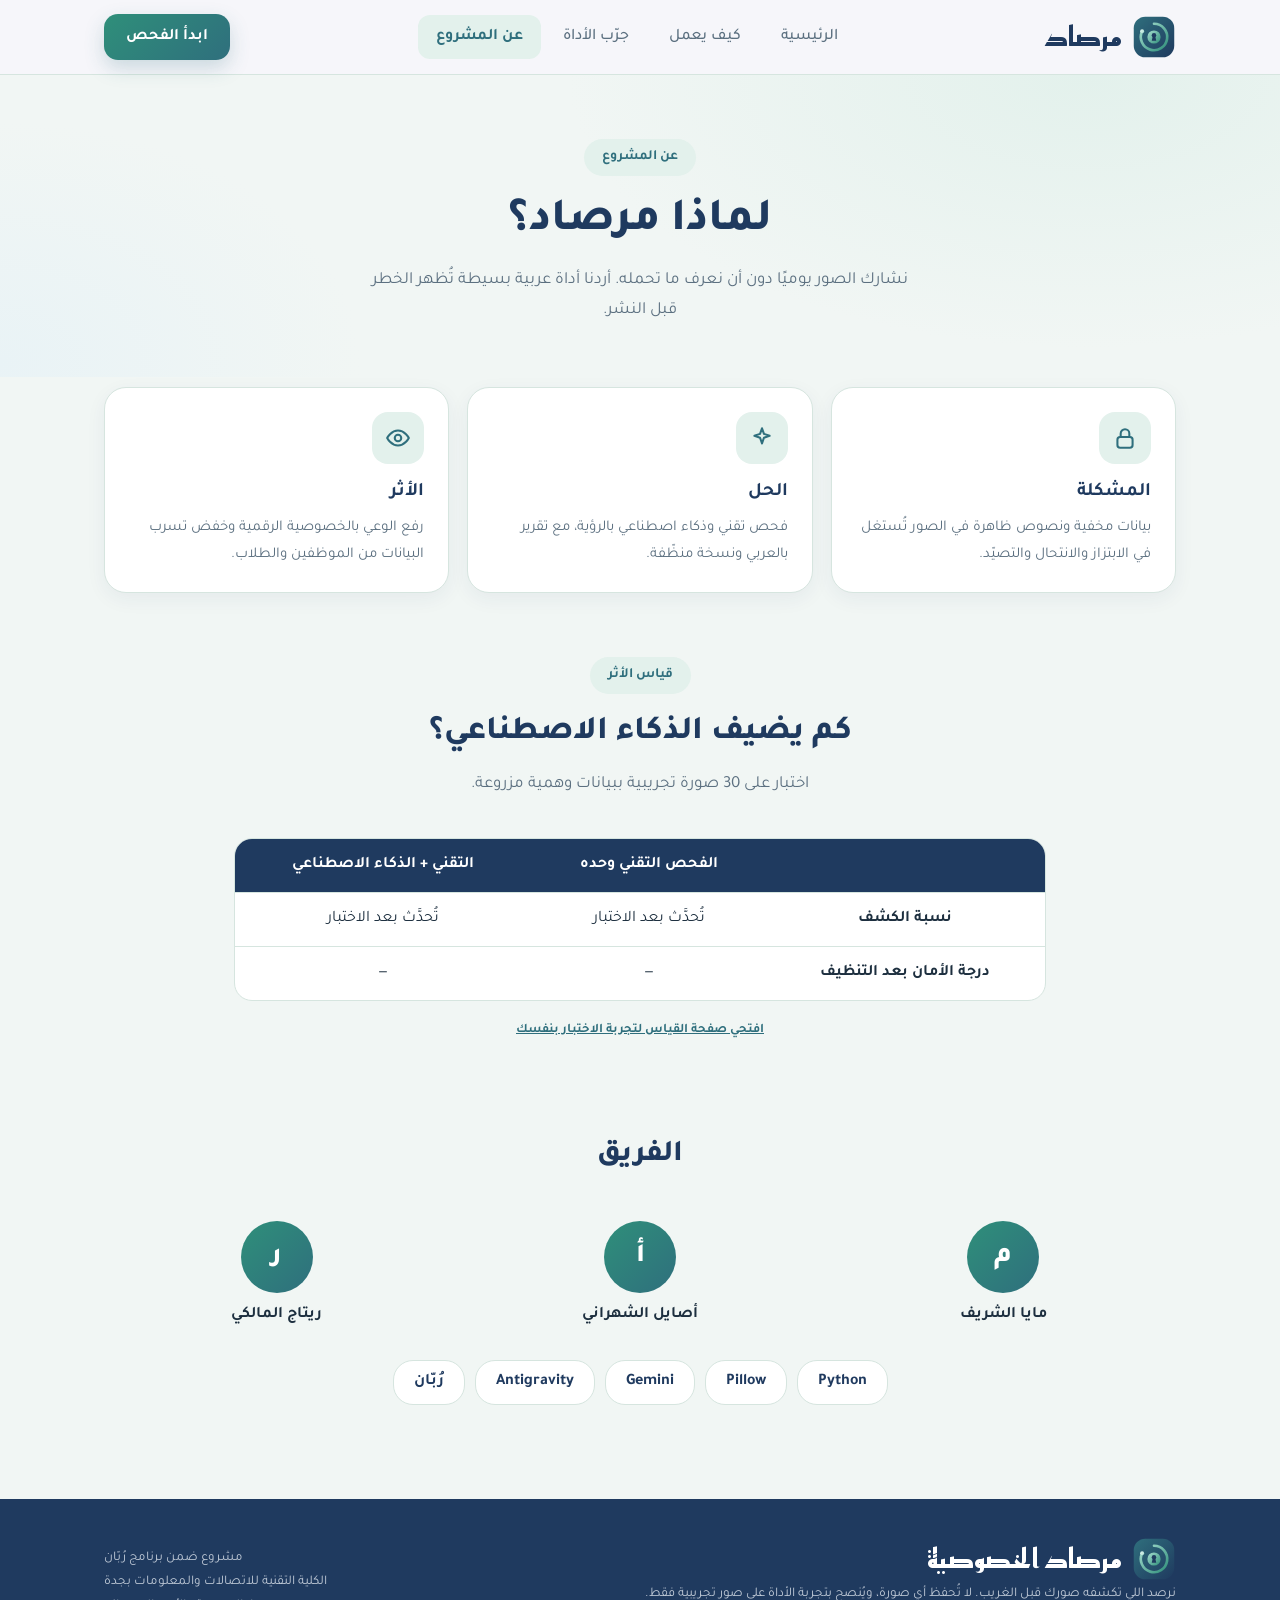
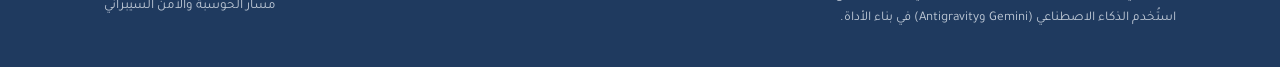
==== about.html @ 3229c575 "Add files via upload" ====
<!DOCTYPE html><html lang="ar" dir="rtl"><head><meta charset="utf-8"><meta name="viewport" content="width=device-width,initial-scale=1"><title>مرصاد الخصوصية</title>
<link rel="icon" href="logo.svg"><link rel="stylesheet" href="style.css">
<link href="https://fonts.googleapis.com/css2?family=Tajawal:wght@400;500;700;800&family=Reem+Kufi:wght@500;700&display=swap" rel="stylesheet"></head><body>
<nav><div class="wrap in"><a class="brand" href="index.html"><img src="logo.svg" alt="">مرصاد</a><div class="links"><a href="index.html" class="">الرئيسية</a><a href="how.html" class="">كيف يعمل</a><a href="tool.html" class="">جرّب الأداة</a><a href="about.html" class="on">عن المشروع</a></div><a class="btn p" href="tool.html" style="padding:9px 22px">ابدأ الفحص</a><div class="menu">&#9776;</div></div></nav>
<header class="hero" style="padding-bottom:50px"><div class="wrap"><div class="sh" style="margin:0 auto"><span class="pill">عن المشروع</span><h1 style="font-size:46px">لماذا مرصاد؟</h1><p class="lead" style="margin:auto">نشارك الصور يوميًا دون أن نعرف ما تحمله. أردنا أداة عربية بسيطة تُظهر الخطر قبل النشر.</p></div></div></header>
<section style="padding-top:10px"><div class="wrap"><div class="g3"><div class="cd"><div class="ic"><svg viewBox="0 0 24 24"><rect x="5" y="11" width="14" height="10" rx="2.5"/><path d="M8 11V8a4 4 0 0 1 8 0v3"/></svg></div><h4>المشكلة</h4><p>بيانات مخفية ونصوص ظاهرة في الصور تُستغل في الابتزاز والانتحال والتصيّد.</p></div><div class="cd"><div class="ic"><svg viewBox="0 0 24 24"><path d="M12 3l1.8 5.2L19 10l-5.2 1.8L12 17l-1.8-5.2L5 10l5.2-1.8z"/></svg></div><h4>الحل</h4><p>فحص تقني وذكاء اصطناعي بالرؤية، مع تقرير بالعربي ونسخة منظّفة.</p></div><div class="cd"><div class="ic gold"><svg viewBox="0 0 24 24"><path d="M2 12s3.6-7 10-7 10 7 10 7-3.6 7-10 7S2 12 2 12z"/><circle cx="12" cy="12" r="3"/></svg></div><h4>الأثر</h4><p>رفع الوعي بالخصوصية الرقمية وخفض تسرب البيانات من الموظفين والطلاب.</p></div></div></div></section>
<section style="padding-top:0"><div class="wrap" style="max-width:860px"><div class="sh"><span class="pill">قياس الأثر</span><h2>كم يضيف الذكاء الاصطناعي؟</h2><p>اختبار على 30 صورة تجريبية ببيانات وهمية مزروعة.</p></div>
<table class="cmp"><tr><th></th><th>الفحص التقني وحده</th><th>التقني + الذكاء الاصطناعي</th></tr><tr><td><b>نسبة الكشف</b></td><td>تُحدَّث بعد الاختبار</td><td>تُحدَّث بعد الاختبار</td></tr><tr><td><b>درجة الأمان بعد التنظيف</b></td><td>—</td><td>—</td></tr></table><p class="note"><a href="eval.html" style="color:var(--dark2);font-weight:700">افتحي صفحة القياس لتجربة الاختبار بنفسك</a></p></div></section>
<section style="padding-top:0"><div class="wrap"><div class="sh"><h2 style="font-size:30px">الفريق</h2></div><div class="g3"><div class="team"><div class="av">م</div><b>مايا الشريف</b></div><div class="team"><div class="av">أ</div><b>أصايل الشهراني</b></div><div class="team"><div class="av">ر</div><b>ريتاج المالكي</b></div></div>
<div class="tools" style="margin-top:30px"><span>Python</span><span>Pillow</span><span>Gemini</span><span>Antigravity</span><span>رُبّان</span></div></div></section>
<footer><div class="wrap in"><div><a class="brand" href="index.html"><img src="logo.svg" alt="">مرصاد الخصوصية</a><small>نرصد اللي تكشفه صورك قبل الغريب. لا تُحفظ أي صورة، ويُنصح بتجربة الأداة على صور تجريبية فقط. استُخدم الذكاء الاصطناعي (Gemini وAntigravity) في بناء الأداة.</small></div><small style="text-align:left">مشروع ضمن برنامج رُبّان<br>الكلية التقنية للاتصالات والمعلومات بجدة<br>مسار الحوسبة والأمن السيبراني</small></div></footer></body></html>
---- style.css ----
:root{--dark:#1f3a5f;--dark2:#2f6f7d;--pri:#2f8f7a;--light:#a7ded0;--acc:#e0bb6c;--bg:#f1f6f4;--line:#d6e5df;--text:#1d2f3f;--muted:#5c7080;--tint:#e3f1ec;--sand:#f4efdc;--ok:#3f9b6a;--warn:#d99a3b;--bad:#cf5a4e}
*{box-sizing:border-box}html{scroll-behavior:smooth}
body{margin:0;font-family:'Tajawal','Segoe UI','DejaVu Sans',sans-serif;background:var(--bg);color:var(--text);direction:rtl;line-height:1.8}
.wrap{max-width:1120px;margin:auto;padding:0 24px}
nav{position:sticky;top:0;z-index:10;background:rgba(246,246,251,.88);backdrop-filter:blur(10px);border-bottom:1px solid var(--line)}
nav .in{display:flex;align-items:center;justify-content:space-between;height:74px}
.brand{display:flex;align-items:center;gap:10px;font-family:'Reem Kufi','Tajawal',sans-serif;font-size:27px;font-weight:700;color:var(--dark);text-decoration:none}
.brand img{width:44px;height:44px}
.links{display:flex;gap:4px}.links a{padding:8px 18px;border-radius:12px;color:var(--muted);text-decoration:none;font-weight:500}
.links a.on{background:var(--tint);color:var(--dark2);font-weight:700}
.menu{display:none;width:44px;height:44px;border-radius:12px;background:#fff;border:1px solid var(--line);align-items:center;justify-content:center;font-size:22px;color:var(--dark)}
.btn{display:inline-block;padding:13px 28px;border-radius:14px;font-weight:700;text-decoration:none;font-size:16px}
.btn.p{background:linear-gradient(135deg,var(--pri),var(--dark2));color:#fff;box-shadow:0 10px 24px rgba(47,111,125,.32)}
.btn.s{background:#fff;color:var(--dark);border:1px solid var(--line)}.btn.g{background:var(--acc);color:#3a2f12}
.hero{position:relative;overflow:hidden;padding:64px 0 84px;background:radial-gradient(800px 420px at 85% 0%,#e3f1ec,transparent 65%),radial-gradient(600px 400px at 0% 95%,#f4efdc,transparent 60%)}
.grid2{display:grid;grid-template-columns:1.2fr .8fr;gap:40px;align-items:center}
.pill{display:inline-block;background:var(--tint);color:var(--dark2);padding:6px 18px;border-radius:20px;font-size:14px;font-weight:700}
h1{font-size:52px;line-height:1.25;margin:18px 0 14px;color:var(--dark);font-weight:800}
h1 span{color:var(--pri)}h1 em{color:var(--acc);font-style:normal}
.lead{font-size:19px;color:var(--muted);max-width:540px;margin:0}.cta{display:flex;gap:12px;margin-top:28px;flex-wrap:wrap}
.fc{position:relative;background:rgba(255,255,255,.82);border:1px solid var(--line);border-radius:30px;padding:30px;text-align:center;box-shadow:0 24px 60px rgba(31,58,95,.15);overflow:hidden}
.fc:before{content:"";position:absolute;width:340px;height:340px;border-radius:50%;border:32px solid rgba(47,143,122,.08);left:-130px;top:-130px}
.tile{position:relative;width:88px;height:88px;margin:0 auto 12px;background:#fff;border-radius:26px;display:flex;align-items:center;justify-content:center;box-shadow:0 10px 26px rgba(31,58,95,.14)}.tile img{width:60px}
.fc h3{position:relative;margin:0;font-size:24px;color:var(--dark)}.fc p{position:relative;margin:4px 0 14px;color:var(--muted)}
.ba{position:relative;display:flex;gap:10px;justify-content:center;align-items:center;margin:8px 0 14px}
.ba img{width:46%;border-radius:12px;border:1px solid var(--line)}.ba i{font-style:normal;color:var(--acc);font-size:26px;font-weight:800}
.chips{position:relative;display:flex;gap:8px;justify-content:center;flex-wrap:wrap}
.chip{padding:5px 14px;border-radius:20px;font-size:13px;font-weight:700;color:#fff}
.chip.o{background:#fff;color:var(--dark);border:1px solid var(--line)}
section{padding:64px 0}.sh{text-align:center;max-width:640px;margin:0 auto 38px}
.sh h2{font-size:33px;margin:10px 0 6px;color:var(--dark);font-weight:800}.sh p{margin:0;color:var(--muted);font-size:17px}
.g4{display:grid;grid-template-columns:repeat(4,1fr);gap:16px}.g3{display:grid;grid-template-columns:repeat(3,1fr);gap:18px}.g2{display:grid;grid-template-columns:1fr 1fr;gap:20px}
.cd{background:#fff;border:1px solid var(--line);border-radius:22px;padding:24px;box-shadow:0 6px 20px rgba(31,58,95,.06)}
.cd h4{margin:12px 0 4px;font-size:19px;color:var(--dark)}.cd p{margin:0;color:var(--muted);font-size:15px}
.ic{width:52px;height:52px;border-radius:16px;background:var(--tint);display:flex;align-items:center;justify-content:center}.ic svg{width:26px;height:26px;fill:none;stroke:var(--dark2);stroke-width:1.9;stroke-linecap:round;stroke-linejoin:round}
.ic.gold{background:var(--sand)}.ic.gold svg{stroke:#1f3a5f}
.stats{display:grid;grid-template-columns:repeat(3,1fr);gap:16px;margin-top:-44px;position:relative}
.stat{background:linear-gradient(160deg,var(--dark),var(--dark2));color:#fff;border-radius:22px;padding:22px;text-align:center;border-bottom:4px solid var(--acc);box-shadow:0 16px 36px rgba(31,58,95,.22)}
.stat b{display:block;font-size:34px;color:var(--light);line-height:1.2}.stat span{font-size:15px;opacity:.9}
.steps{display:grid;grid-template-columns:repeat(3,1fr);gap:18px;position:relative}
.step{background:#fff;border:1px solid var(--line);border-radius:22px;padding:26px;text-align:center}
.num{width:46px;height:46px;border-radius:50%;margin:0 auto 10px;background:linear-gradient(135deg,var(--pri),var(--dark2));color:#fff;font-weight:800;font-size:20px;display:flex;align-items:center;justify-content:center}
.step h4{margin:0 0 4px;font-size:20px;color:var(--dark)}.step p{margin:0;color:var(--muted);font-size:15px}
.layer{background:#fff;border:1px solid var(--line);border-radius:24px;padding:28px}.layer.ai{background:linear-gradient(160deg,var(--dark),var(--dark2));color:#fff;border:0}
.layer h3{margin:0 0 8px;font-size:23px}.layer ul{margin:0;padding:0 20px 0 0;color:var(--muted)}.layer.ai ul{color:#e8eef5}.layer li{margin-bottom:6px}
.tag{display:inline-block;font-size:12px;font-weight:700;padding:2px 12px;border-radius:12px;background:var(--tint);color:var(--dark2);margin-bottom:8px}.layer.ai .tag{background:rgba(255,255,255,.16);color:var(--light)}
.atk{background:linear-gradient(135deg,#1f3a5f,var(--dark) 60%,var(--dark2));color:#fff;border-radius:30px;padding:40px;border-bottom:5px solid var(--acc)}
.atk h2{font-size:34px;margin:0 0 8px}.atk .lead{color:#e8eef5}.atk ul{padding:0 20px 0 0;margin:16px 0 0}.atk li{margin-bottom:8px;color:#f3f6fa}
.shot{position:relative}.shot img{width:100%;border-radius:16px;border:3px solid rgba(255,255,255,.2)}
.co{position:absolute;right:6%;left:6%;border:2px dashed #ff8f84;border-radius:8px}.co b{position:absolute;top:-13px;left:8px;background:#cf5a4e;color:#fff;font-size:12px;padding:0 10px;border-radius:10px}
.drop{background:#fff;border:2px dashed var(--pri);border-radius:26px;padding:44px;text-align:center}.drop h3{margin:8px 0 2px;color:var(--dark);font-size:24px}.drop p{margin:0;color:var(--muted)}
.key{display:flex;gap:10px;background:#fff;border:1px solid var(--line);border-radius:16px;padding:12px 16px;align-items:center;margin:14px 0;color:var(--muted)}
.key div{flex:1;background:var(--bg);border-radius:10px;padding:8px 14px;letter-spacing:3px;color:var(--muted)}
.scores{display:flex;gap:30px;justify-content:center;background:#fff;border:1px solid var(--line);border-radius:26px;padding:26px;box-shadow:0 14px 34px rgba(31,58,95,.1);align-items:center}
.sc{text-align:center;min-width:170px}.lb{font-weight:700;color:var(--muted);margin-bottom:6px}
.rg{width:150px;height:150px;border-radius:50%;margin:0 auto 8px;display:flex;align-items:center;justify-content:center;position:relative}
.rg:before{content:"";position:absolute;inset:13px;background:#fff;border-radius:50%}.rg span{position:relative;font-size:42px;font-weight:800}
.bd{display:inline-block;color:#fff;font-weight:700;font-size:13px;padding:3px 14px;border-radius:20px}.ar{font-size:32px;color:var(--acc);font-weight:800}
.it{background:#fff;border:1px solid var(--line);border-right:6px solid var(--pri);border-radius:14px;padding:11px 16px;margin-bottom:10px}.it b{color:var(--dark)}.it p{margin:3px 0 0;font-size:14px;color:var(--muted)}
.v{color:var(--dark2);font-weight:700;direction:ltr;display:inline-block}.ch{display:inline-block;padding:1px 10px;border-radius:12px;color:#fff;font-size:12px;font-weight:700;margin:0 6px}
.cmp{width:100%;border-collapse:separate;border-spacing:0;background:#fff;border:1px solid var(--line);border-radius:18px;overflow:hidden}.cmp th{background:var(--dark);color:#fff;padding:12px}.cmp td{padding:12px;text-align:center;border-top:1px solid var(--line)}
.team{text-align:center}.av{width:72px;height:72px;border-radius:50%;background:linear-gradient(135deg,var(--light),var(--pri));margin:0 auto 8px}
.tools{display:flex;gap:10px;flex-wrap:wrap;justify-content:center}.tools span{background:#fff;border:1px solid var(--line);padding:7px 20px;border-radius:20px;font-weight:700;color:var(--dark)}
footer{background:var(--dark);color:#e8eef5;padding:36px 0;margin-top:30px;border-top:5px solid var(--acc)}footer .in{display:flex;justify-content:space-between;gap:20px;align-items:center;flex-wrap:wrap}
footer .brand{color:#fff}footer small{opacity:.8;display:block;max-width:560px}
@media(max-width:860px){nav .btn{display:none}.links{display:none}.menu{display:flex}.grid2,.g2,.g3,.steps,.stats{grid-template-columns:1fr}.g4{grid-template-columns:1fr 1fr}h1{font-size:38px}.hero{padding:36px 0 70px}.stats{margin-top:-34px}.sh h2{font-size:28px}.atk{padding:24px}.scores{flex-direction:column}.btn{flex:1;text-align:center}}

/* ===== نسخة هادئة ومريحة للعين: بدون لون لمسة ===== */
:root{--acc:#8cc9b8}
h1 em{color:var(--pri)}
.hero{background:radial-gradient(800px 420px at 85% 0%,#e3f1ec,transparent 65%),radial-gradient(600px 400px at 0% 95%,#e9f3f6,transparent 60%)}
.stat{background:#fff;color:var(--dark);border:1px solid var(--line);box-shadow:0 8px 24px rgba(31,58,95,.07)}
.stat b{color:var(--pri)}.stat span{opacity:1;color:var(--muted)}
.atk{background:var(--tint);color:var(--text);border:1px solid var(--line)}
.atk h2{color:var(--dark)}.atk .lead{color:var(--muted)}.atk li{color:var(--text)}
.atk .pill{background:#fff!important;color:var(--dark2)!important}
.shot img{border:1px solid var(--line)}
.layer.ai{background:var(--tint);color:var(--text);border:1px solid var(--line)}.layer.ai ul{color:var(--muted)}.layer.ai .tag{background:#fff;color:var(--dark2)}
.btn.g{background:#fff;color:var(--dark);border:1px solid var(--line)}
footer{border-top:0}
.ic.gold{background:var(--tint)}.ic.gold svg{stroke:var(--dark2)}
.ar{color:var(--light)}
.fc{padding:44px 30px}.fc:before{border-color:rgba(47,143,122,.06)}
.tile{width:128px;height:128px;border-radius:34px}.tile img{width:88px}
.fc h3{font-size:28px;margin-top:6px}.fc p{font-size:17px;margin-bottom:4px}
.btn,.cd,.step,.it{transition:transform .2s ease,box-shadow .2s ease}
.btn:hover,.cd:hover{transform:translateY(-2px)}
.btn.p{box-shadow:0 8px 20px rgba(47,111,125,.22)}

/* ===== الأداة ===== */
.key input{flex:1;border:0;background:var(--bg);border-radius:10px;padding:9px 14px;font-family:inherit;font-size:15px;color:var(--text);outline:none}.key input:focus{box-shadow:0 0 0 2px var(--light)}
.keyhint{font-size:13px;color:var(--muted);margin:-4px 4px 16px}
.drop{display:block;cursor:pointer;transition:background .2s,border-color .2s}.drop:hover,.drop.over{background:var(--tint);border-color:var(--dark2)}
.samples-h{margin:20px 4px 10px;color:var(--muted);font-weight:700;font-size:14px}
.samples{display:grid;grid-template-columns:repeat(3,1fr);gap:12px}
.sample{background:#fff;border:1px solid var(--line);border-radius:16px;padding:10px;cursor:pointer;font-family:inherit;font-size:14px;color:var(--dark);font-weight:700;transition:transform .2s,box-shadow .2s}
.sample:hover{transform:translateY(-2px);box-shadow:0 8px 20px rgba(31,58,95,.1)}.sample img{width:100%;height:90px;object-fit:cover;border-radius:10px;display:block;margin-bottom:6px}
#results{margin-top:30px}.rh{font-size:21px;color:var(--dark);margin:26px 0 10px;padding-right:12px;border-right:5px solid var(--light)}
.none{background:var(--tint);border-radius:14px;padding:13px 16px;color:var(--dark2);font-weight:700}
.warnbox{background:#fff7e8;border:1px solid #f1dcae;border-radius:14px;padding:13px 16px;color:#7a5a1d}
.busy{display:flex;align-items:center;gap:12px;background:#fff;border:1px solid var(--line);border-radius:14px;padding:14px 18px;color:var(--muted);font-weight:700}
.spin{width:20px;height:20px;border:3px solid var(--line);border-top-color:var(--pri);border-radius:50%;animation:sp .9s linear infinite}@keyframes sp{to{transform:rotate(360deg)}}
.atkd{background:var(--tint);border:1px solid var(--line);border-radius:14px;padding:12px 18px;margin-top:10px}.atkd summary{cursor:pointer;font-weight:700;color:var(--dark)}.atkd li{margin-bottom:6px}
.note{font-size:13px;color:var(--muted);text-align:center;margin-top:18px}
.av{display:flex;align-items:center;justify-content:center;font-size:28px;font-weight:800;color:#fff;background:linear-gradient(135deg,var(--pri),var(--dark2))}
@media(max-width:860px){.samples{grid-template-columns:1fr 1fr}}
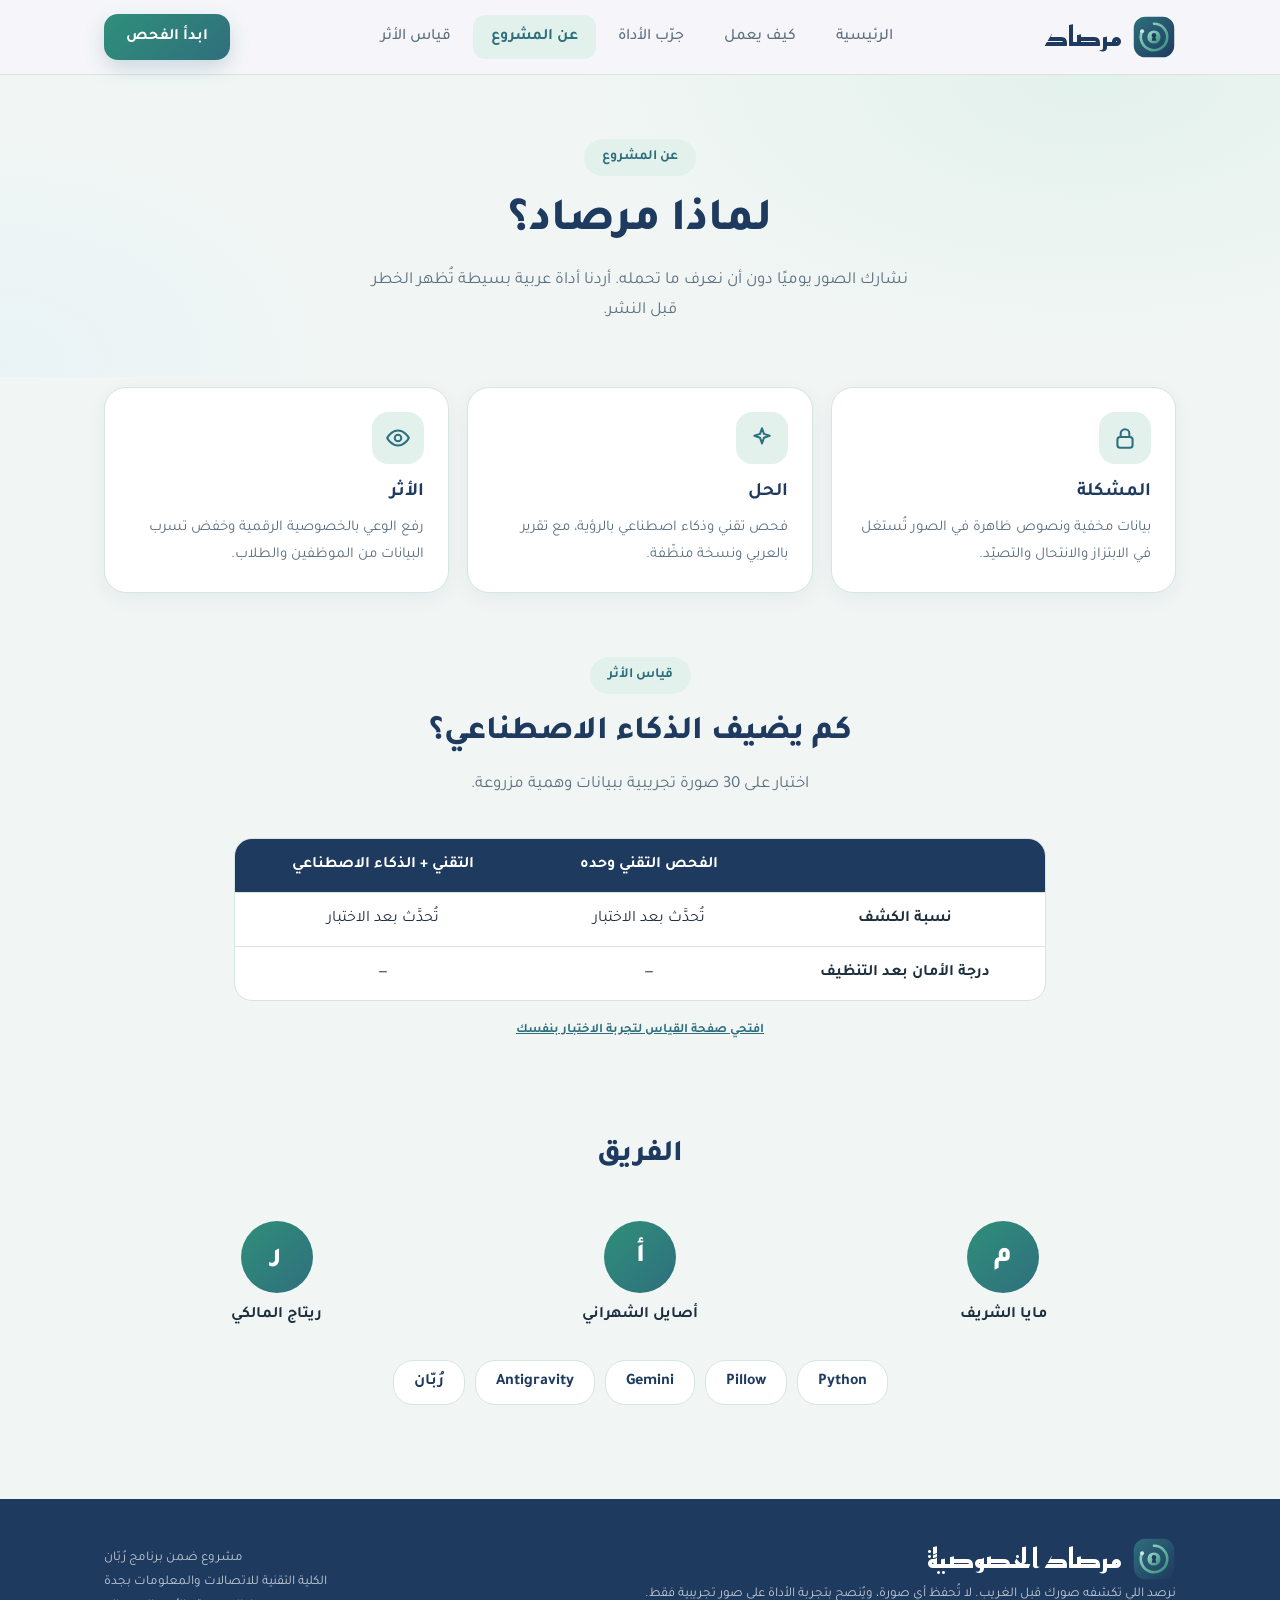
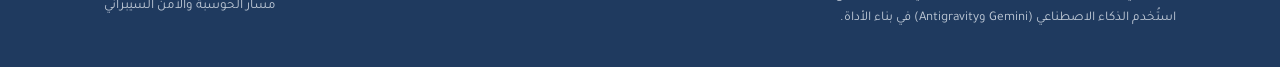
==== commit 506b6e36: "Add files via upload" ====
--- a/about.html
+++ b/about.html
@@ -1,7 +1,7 @@
 <!DOCTYPE html><html lang="ar" dir="rtl"><head><meta charset="utf-8"><meta name="viewport" content="width=device-width,initial-scale=1"><title>مرصاد الخصوصية</title>
 <link rel="icon" href="logo.svg"><link rel="stylesheet" href="style.css">
 <link href="https://fonts.googleapis.com/css2?family=Tajawal:wght@400;500;700;800&family=Reem+Kufi:wght@500;700&display=swap" rel="stylesheet"></head><body>
-<nav><div class="wrap in"><a class="brand" href="index.html"><img src="logo.svg" alt="">مرصاد</a><div class="links"><a href="index.html" class="">الرئيسية</a><a href="how.html" class="">كيف يعمل</a><a href="tool.html" class="">جرّب الأداة</a><a href="about.html" class="on">عن المشروع</a></div><a class="btn p" href="tool.html" style="padding:9px 22px">ابدأ الفحص</a><div class="menu">&#9776;</div></div></nav>
+<nav><div class="wrap in"><a class="brand" href="index.html"><img src="logo.svg" alt="">مرصاد</a><div class="links"><a href="index.html" class="">الرئيسية</a><a href="how.html" class="">كيف يعمل</a><a href="tool.html" class="">جرّب الأداة</a><a href="about.html" class="on">عن المشروع</a><a href="eval.html" class="">قياس الأثر</a></div><a class="btn p" href="tool.html" style="padding:9px 22px">ابدأ الفحص</a><div class="menu">&#9776;</div></div></nav>
 <header class="hero" style="padding-bottom:50px"><div class="wrap"><div class="sh" style="margin:0 auto"><span class="pill">عن المشروع</span><h1 style="font-size:46px">لماذا مرصاد؟</h1><p class="lead" style="margin:auto">نشارك الصور يوميًا دون أن نعرف ما تحمله. أردنا أداة عربية بسيطة تُظهر الخطر قبل النشر.</p></div></div></header>
 <section style="padding-top:10px"><div class="wrap"><div class="g3"><div class="cd"><div class="ic"><svg viewBox="0 0 24 24"><rect x="5" y="11" width="14" height="10" rx="2.5"/><path d="M8 11V8a4 4 0 0 1 8 0v3"/></svg></div><h4>المشكلة</h4><p>بيانات مخفية ونصوص ظاهرة في الصور تُستغل في الابتزاز والانتحال والتصيّد.</p></div><div class="cd"><div class="ic"><svg viewBox="0 0 24 24"><path d="M12 3l1.8 5.2L19 10l-5.2 1.8L12 17l-1.8-5.2L5 10l5.2-1.8z"/></svg></div><h4>الحل</h4><p>فحص تقني وذكاء اصطناعي بالرؤية، مع تقرير بالعربي ونسخة منظّفة.</p></div><div class="cd"><div class="ic gold"><svg viewBox="0 0 24 24"><path d="M2 12s3.6-7 10-7 10 7 10 7-3.6 7-10 7S2 12 2 12z"/><circle cx="12" cy="12" r="3"/></svg></div><h4>الأثر</h4><p>رفع الوعي بالخصوصية الرقمية وخفض تسرب البيانات من الموظفين والطلاب.</p></div></div></div></section>
 <section style="padding-top:0"><div class="wrap" style="max-width:860px"><div class="sh"><span class="pill">قياس الأثر</span><h2>كم يضيف الذكاء الاصطناعي؟</h2><p>اختبار على 30 صورة تجريبية ببيانات وهمية مزروعة.</p></div>
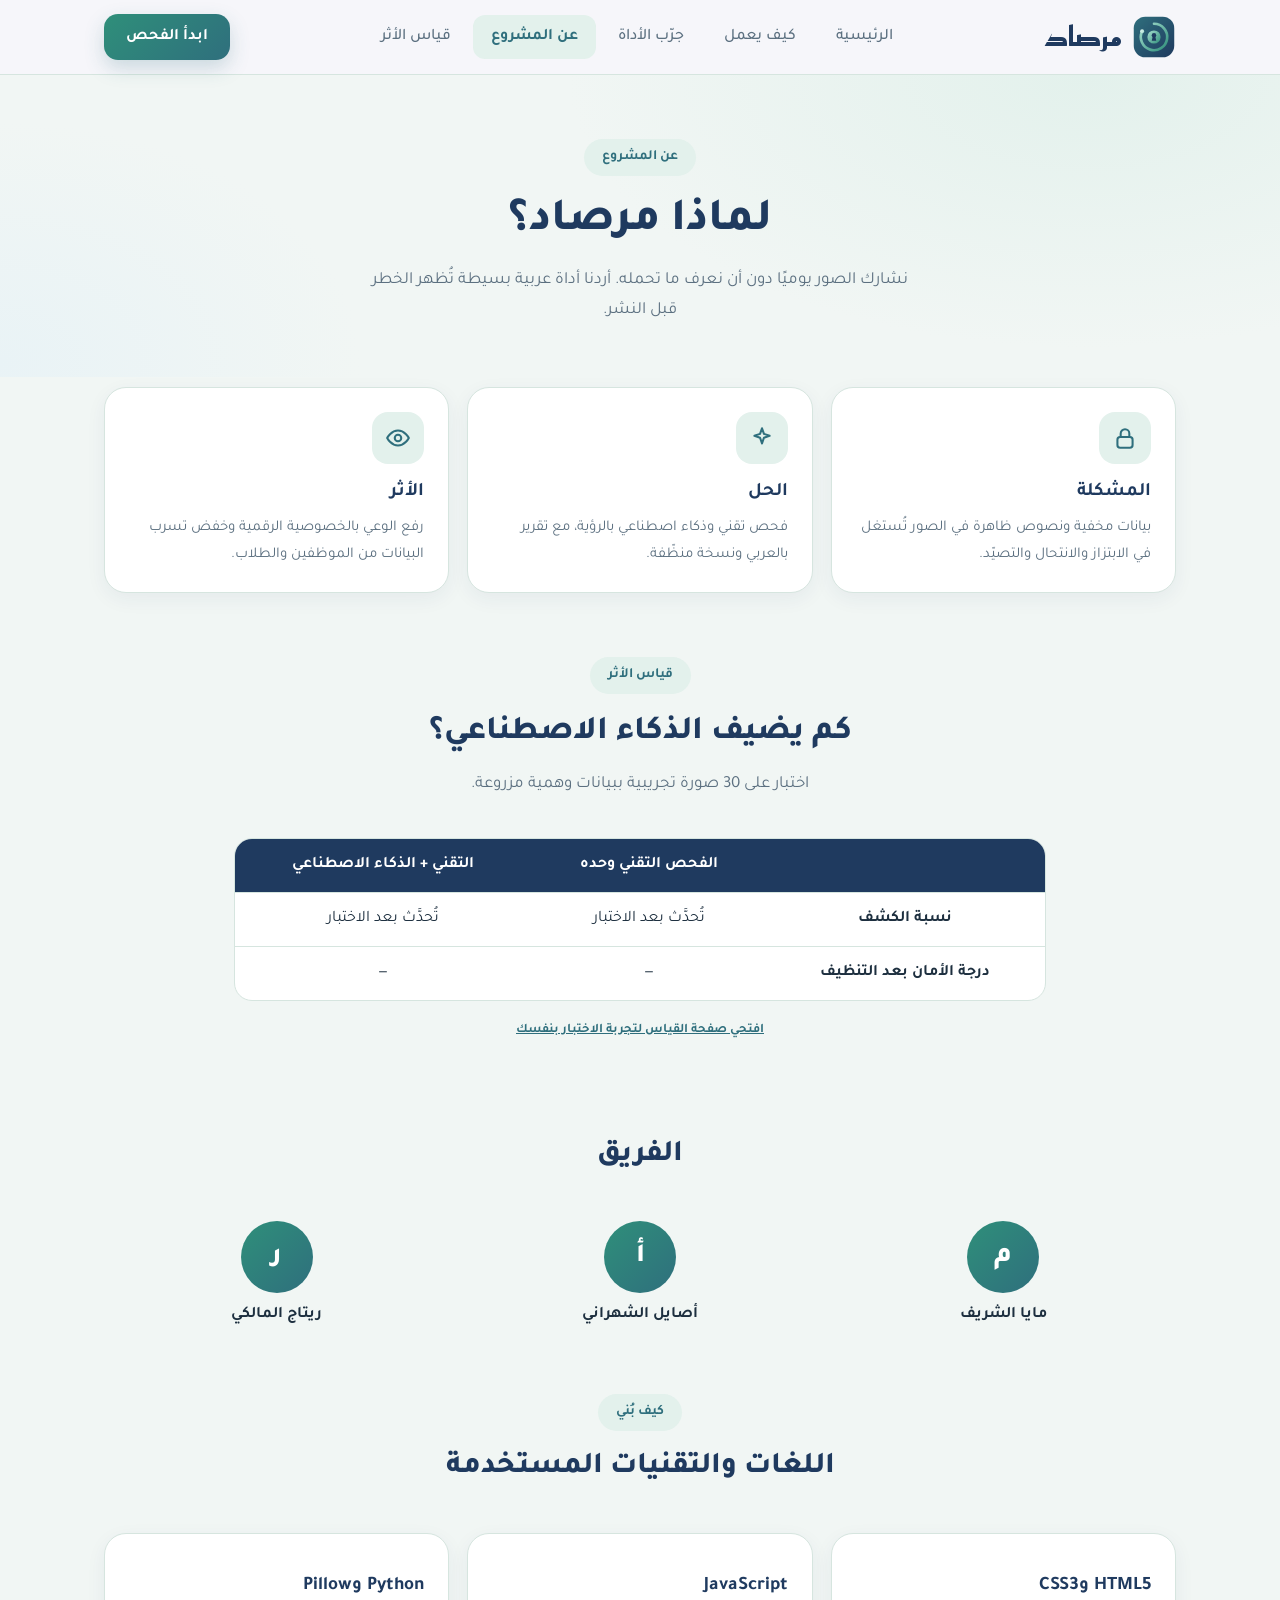
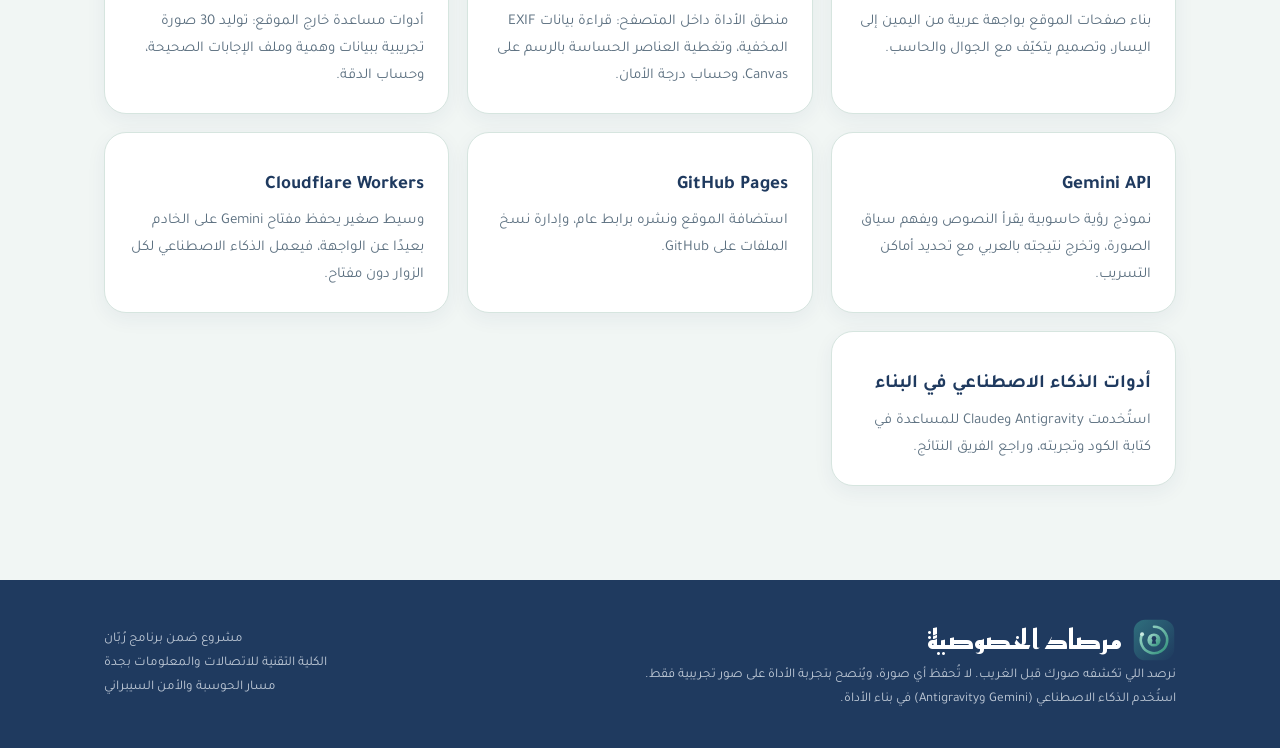
==== commit fc196c83: "Add files via upload" ====
--- a/about.html
+++ b/about.html
@@ -1,11 +1,13 @@
 <!DOCTYPE html><html lang="ar" dir="rtl"><head><meta charset="utf-8"><meta name="viewport" content="width=device-width,initial-scale=1"><title>مرصاد الخصوصية</title>
 <link rel="icon" href="logo.svg"><link rel="stylesheet" href="style.css">
 <link href="https://fonts.googleapis.com/css2?family=Tajawal:wght@400;500;700;800&family=Reem+Kufi:wght@500;700&display=swap" rel="stylesheet"></head><body>
-<nav><div class="wrap in"><a class="brand" href="index.html"><img src="logo.svg" alt="">مرصاد</a><div class="links"><a href="index.html" class="">الرئيسية</a><a href="how.html" class="">كيف يعمل</a><a href="tool.html" class="">جرّب الأداة</a><a href="about.html" class="on">عن المشروع</a><a href="eval.html" class="">قياس الأثر</a></div><a class="btn p" href="tool.html" style="padding:9px 22px">ابدأ الفحص</a><div class="menu">&#9776;</div></div></nav>
+<nav><div class="wrap in"><a class="brand" href="index.html"><img src="logo.svg" alt="">مرصاد</a><div class="links"><a href="index.html" class="">الرئيسية</a><a href="how.html" class="">كيف يعمل</a><a href="tool.html" class="">جرّب الأداة</a><a href="about.html" class="on">عن المشروع</a><a href="eval.html" class="">قياس الأثر</a><a class="mcta" href="tool.html">ابدأ الفحص</a></div><a class="btn p" href="tool.html" style="padding:9px 22px">ابدأ الفحص</a><button class="menu" type="button" aria-label="القائمة" aria-expanded="false">&#9776;</button></div></nav>
 <header class="hero" style="padding-bottom:50px"><div class="wrap"><div class="sh" style="margin:0 auto"><span class="pill">عن المشروع</span><h1 style="font-size:46px">لماذا مرصاد؟</h1><p class="lead" style="margin:auto">نشارك الصور يوميًا دون أن نعرف ما تحمله. أردنا أداة عربية بسيطة تُظهر الخطر قبل النشر.</p></div></div></header>
 <section style="padding-top:10px"><div class="wrap"><div class="g3"><div class="cd"><div class="ic"><svg viewBox="0 0 24 24"><rect x="5" y="11" width="14" height="10" rx="2.5"/><path d="M8 11V8a4 4 0 0 1 8 0v3"/></svg></div><h4>المشكلة</h4><p>بيانات مخفية ونصوص ظاهرة في الصور تُستغل في الابتزاز والانتحال والتصيّد.</p></div><div class="cd"><div class="ic"><svg viewBox="0 0 24 24"><path d="M12 3l1.8 5.2L19 10l-5.2 1.8L12 17l-1.8-5.2L5 10l5.2-1.8z"/></svg></div><h4>الحل</h4><p>فحص تقني وذكاء اصطناعي بالرؤية، مع تقرير بالعربي ونسخة منظّفة.</p></div><div class="cd"><div class="ic gold"><svg viewBox="0 0 24 24"><path d="M2 12s3.6-7 10-7 10 7 10 7-3.6 7-10 7S2 12 2 12z"/><circle cx="12" cy="12" r="3"/></svg></div><h4>الأثر</h4><p>رفع الوعي بالخصوصية الرقمية وخفض تسرب البيانات من الموظفين والطلاب.</p></div></div></div></section>
 <section style="padding-top:0"><div class="wrap" style="max-width:860px"><div class="sh"><span class="pill">قياس الأثر</span><h2>كم يضيف الذكاء الاصطناعي؟</h2><p>اختبار على 30 صورة تجريبية ببيانات وهمية مزروعة.</p></div>
 <table class="cmp"><tr><th></th><th>الفحص التقني وحده</th><th>التقني + الذكاء الاصطناعي</th></tr><tr><td><b>نسبة الكشف</b></td><td>تُحدَّث بعد الاختبار</td><td>تُحدَّث بعد الاختبار</td></tr><tr><td><b>درجة الأمان بعد التنظيف</b></td><td>—</td><td>—</td></tr></table><p class="note"><a href="eval.html" style="color:var(--dark2);font-weight:700">افتحي صفحة القياس لتجربة الاختبار بنفسك</a></p></div></section>
 <section style="padding-top:0"><div class="wrap"><div class="sh"><h2 style="font-size:30px">الفريق</h2></div><div class="g3"><div class="team"><div class="av">م</div><b>مايا الشريف</b></div><div class="team"><div class="av">أ</div><b>أصايل الشهراني</b></div><div class="team"><div class="av">ر</div><b>ريتاج المالكي</b></div></div>
-<div class="tools" style="margin-top:30px"><span>Python</span><span>Pillow</span><span>Gemini</span><span>Antigravity</span><span>رُبّان</span></div></div></section>
-<footer><div class="wrap in"><div><a class="brand" href="index.html"><img src="logo.svg" alt="">مرصاد الخصوصية</a><small>نرصد اللي تكشفه صورك قبل الغريب. لا تُحفظ أي صورة، ويُنصح بتجربة الأداة على صور تجريبية فقط. استُخدم الذكاء الاصطناعي (Gemini وAntigravity) في بناء الأداة.</small></div><small style="text-align:left">مشروع ضمن برنامج رُبّان<br>الكلية التقنية للاتصالات والمعلومات بجدة<br>مسار الحوسبة والأمن السيبراني</small></div></footer></body></html>+</div></section>
+<section style="padding-top:0"><div class="wrap"><div class="sh"><span class="pill">كيف بُني</span><h2 style="font-size:30px">اللغات والتقنيات المستخدمة</h2></div>
+<div class="g3"><div class="cd"><h4>HTML5 وCSS3</h4><p>بناء صفحات الموقع بواجهة عربية من اليمين إلى اليسار، وتصميم يتكيّف مع الجوال والحاسب.</p></div><div class="cd"><h4>JavaScript</h4><p>منطق الأداة داخل المتصفح: قراءة بيانات EXIF المخفية، وتغطية العناصر الحساسة بالرسم على Canvas، وحساب درجة الأمان.</p></div><div class="cd"><h4>Python وPillow</h4><p>أدوات مساعدة خارج الموقع: توليد 30 صورة تجريبية ببيانات وهمية وملف الإجابات الصحيحة، وحساب الدقة.</p></div><div class="cd"><h4>Gemini API</h4><p>نموذج رؤية حاسوبية يقرأ النصوص ويفهم سياق الصورة، وتخرج نتيجته بالعربي مع تحديد أماكن التسريب.</p></div><div class="cd"><h4>GitHub Pages</h4><p>استضافة الموقع ونشره برابط عام، وإدارة نسخ الملفات على GitHub.</p></div><div class="cd" id="cfcard" hidden><h4>Cloudflare Workers</h4><p>وسيط صغير يحفظ مفتاح Gemini على الخادم بعيدًا عن الواجهة، فيعمل الذكاء الاصطناعي لكل الزوار دون مفتاح.</p></div><div class="cd"><h4>أدوات الذكاء الاصطناعي في البناء</h4><p>استُخدمت Antigravity وClaude للمساعدة في كتابة الكود وتجربته، وراجع الفريق النتائج.</p></div></div></div></section>
+<footer><div class="wrap in"><div><a class="brand" href="index.html"><img src="logo.svg" alt="">مرصاد الخصوصية</a><small>نرصد اللي تكشفه صورك قبل الغريب. لا تُحفظ أي صورة، ويُنصح بتجربة الأداة على صور تجريبية فقط. استُخدم الذكاء الاصطناعي (Gemini وAntigravity) في بناء الأداة.</small></div><small style="text-align:left">مشروع ضمن برنامج رُبّان<br>الكلية التقنية للاتصالات والمعلومات بجدة<br>مسار الحوسبة والأمن السيبراني</small></div></footer><script src="nav.js"></script><script src="config.js"></script><script>if (window.MIRSAD_CONFIG && window.MIRSAD_CONFIG.proxyUrl) document.getElementById("cfcard").hidden = false;</script></body></html>
--- a/style.css
+++ b/style.css
@@ -8,7 +8,7 @@
 .brand img{width:44px;height:44px}
 .links{display:flex;gap:4px}.links a{padding:8px 18px;border-radius:12px;color:var(--muted);text-decoration:none;font-weight:500}
 .links a.on{background:var(--tint);color:var(--dark2);font-weight:700}
-.menu{display:none;width:44px;height:44px;border-radius:12px;background:#fff;border:1px solid var(--line);align-items:center;justify-content:center;font-size:22px;color:var(--dark)}
+.menu{cursor:pointer;font-family:inherit;display:none;width:44px;height:44px;border-radius:12px;background:#fff;border:1px solid var(--line);align-items:center;justify-content:center;font-size:22px;color:var(--dark)}
 .btn{display:inline-block;padding:13px 28px;border-radius:14px;font-weight:700;text-decoration:none;font-size:16px}
 .btn.p{background:linear-gradient(135deg,var(--pri),var(--dark2));color:#fff;box-shadow:0 10px 24px rgba(47,111,125,.32)}
 .btn.s{background:#fff;color:var(--dark);border:1px solid var(--line)}.btn.g{background:var(--acc);color:#3a2f12}
@@ -104,3 +104,11 @@
 .note{font-size:13px;color:var(--muted);text-align:center;margin-top:18px}
 .av{display:flex;align-items:center;justify-content:center;font-size:28px;font-weight:800;color:#fff;background:linear-gradient(135deg,var(--pri),var(--dark2))}
 @media(max-width:860px){.samples{grid-template-columns:1fr 1fr}}
+
+/* قائمة الجوال */
+.mcta{display:none}
+@media(max-width:860px){
+  .links.open{display:flex;flex-direction:column;gap:6px;position:absolute;top:74px;right:0;left:0;background:#fff;padding:14px 16px 16px;border-bottom:1px solid var(--line);box-shadow:0 14px 30px rgba(20,40,70,.12)}
+  .links.open a{display:block;padding:13px 16px;font-size:17px}
+  .links.open .mcta{display:block;text-align:center;background:linear-gradient(135deg,#2f9a82,#2c6e8a);color:#fff;font-weight:700;margin-top:4px}
+}
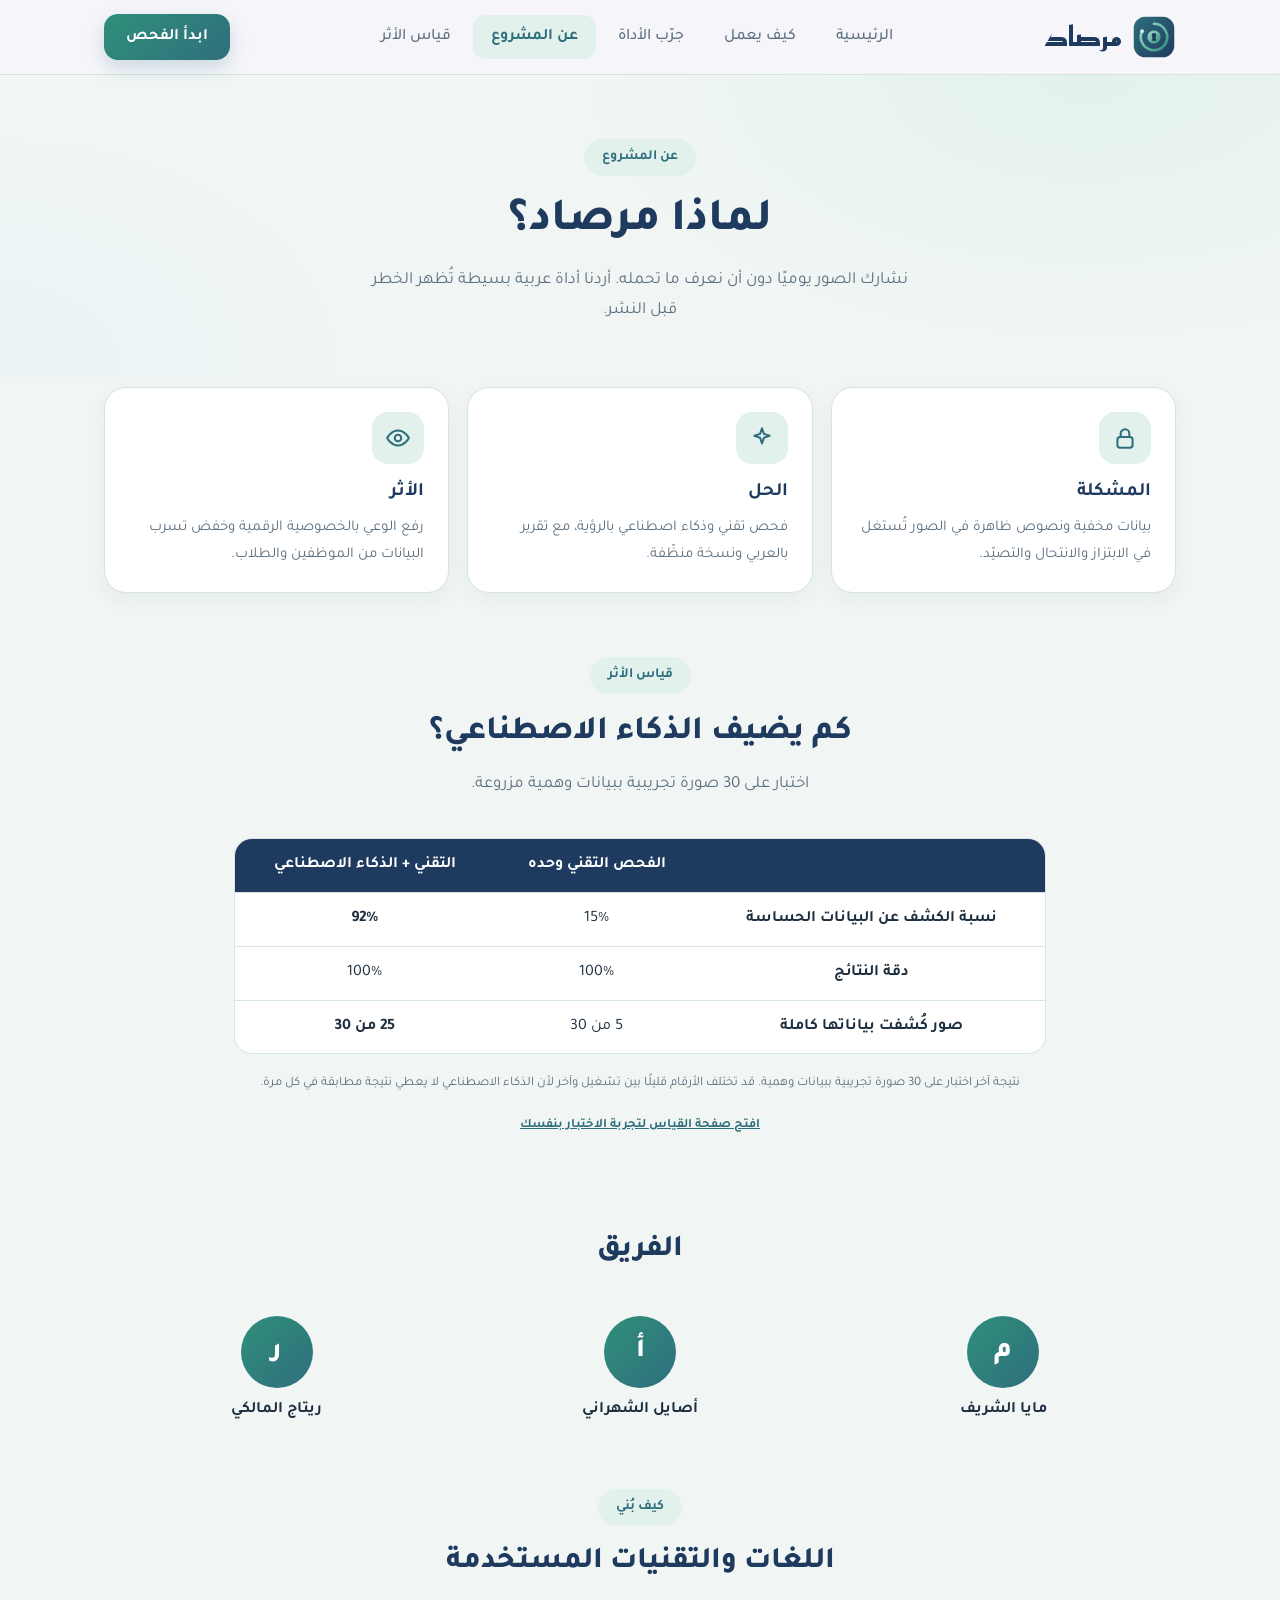
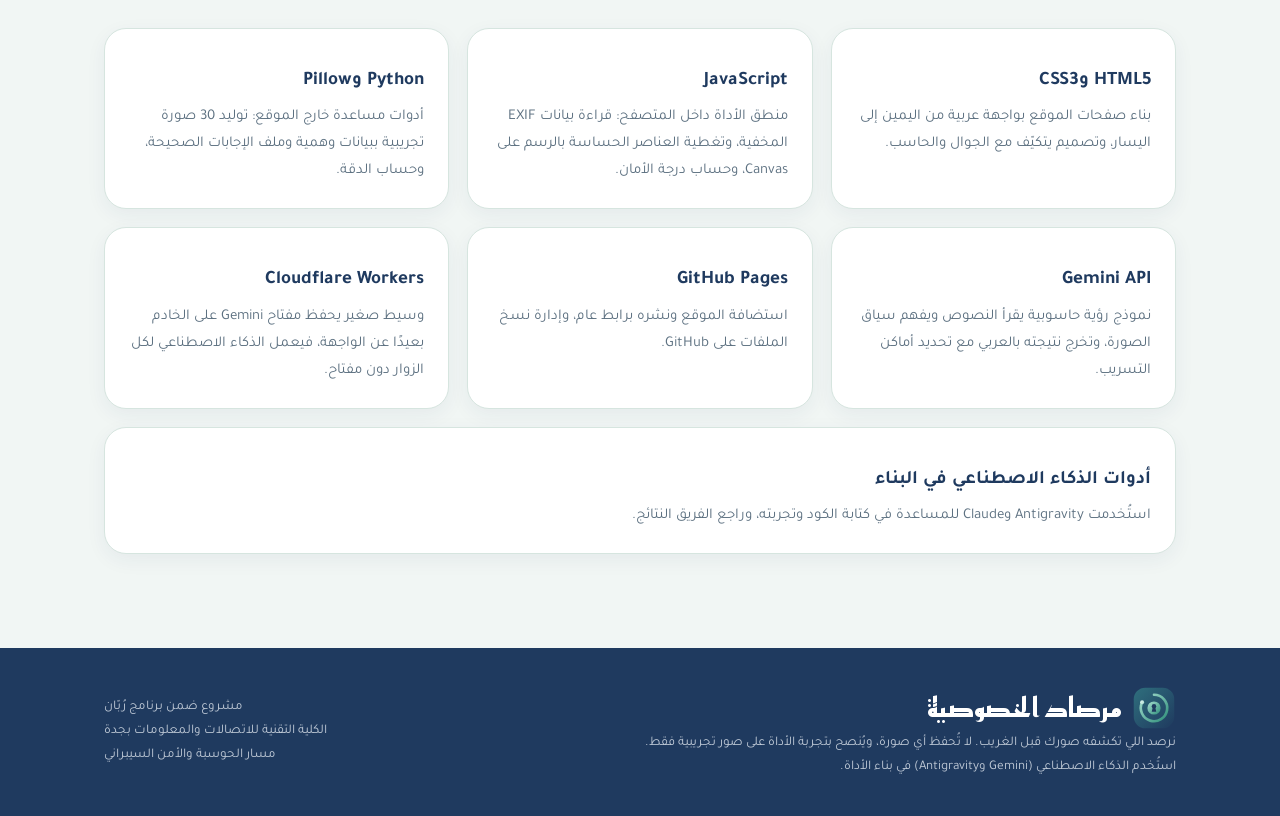
==== commit 865404bc: "Add files via upload" ====
--- a/about.html
+++ b/about.html
@@ -1,13 +1,13 @@
-<!DOCTYPE html><html lang="ar" dir="rtl"><head><meta charset="utf-8"><meta name="viewport" content="width=device-width,initial-scale=1"><title>مرصاد الخصوصية</title>
+<!DOCTYPE html><html lang="ar" dir="rtl"><head><meta charset="utf-8"><meta name="viewport" content="width=device-width,initial-scale=1"><title>عن المشروع | مرصاد الخصوصية</title>
 <link rel="icon" href="logo.svg"><link rel="stylesheet" href="style.css">
 <link href="https://fonts.googleapis.com/css2?family=Tajawal:wght@400;500;700;800&family=Reem+Kufi:wght@500;700&display=swap" rel="stylesheet"></head><body>
 <nav><div class="wrap in"><a class="brand" href="index.html"><img src="logo.svg" alt="">مرصاد</a><div class="links"><a href="index.html" class="">الرئيسية</a><a href="how.html" class="">كيف يعمل</a><a href="tool.html" class="">جرّب الأداة</a><a href="about.html" class="on">عن المشروع</a><a href="eval.html" class="">قياس الأثر</a><a class="mcta" href="tool.html">ابدأ الفحص</a></div><a class="btn p" href="tool.html" style="padding:9px 22px">ابدأ الفحص</a><button class="menu" type="button" aria-label="القائمة" aria-expanded="false">&#9776;</button></div></nav>
 <header class="hero" style="padding-bottom:50px"><div class="wrap"><div class="sh" style="margin:0 auto"><span class="pill">عن المشروع</span><h1 style="font-size:46px">لماذا مرصاد؟</h1><p class="lead" style="margin:auto">نشارك الصور يوميًا دون أن نعرف ما تحمله. أردنا أداة عربية بسيطة تُظهر الخطر قبل النشر.</p></div></div></header>
 <section style="padding-top:10px"><div class="wrap"><div class="g3"><div class="cd"><div class="ic"><svg viewBox="0 0 24 24"><rect x="5" y="11" width="14" height="10" rx="2.5"/><path d="M8 11V8a4 4 0 0 1 8 0v3"/></svg></div><h4>المشكلة</h4><p>بيانات مخفية ونصوص ظاهرة في الصور تُستغل في الابتزاز والانتحال والتصيّد.</p></div><div class="cd"><div class="ic"><svg viewBox="0 0 24 24"><path d="M12 3l1.8 5.2L19 10l-5.2 1.8L12 17l-1.8-5.2L5 10l5.2-1.8z"/></svg></div><h4>الحل</h4><p>فحص تقني وذكاء اصطناعي بالرؤية، مع تقرير بالعربي ونسخة منظّفة.</p></div><div class="cd"><div class="ic gold"><svg viewBox="0 0 24 24"><path d="M2 12s3.6-7 10-7 10 7 10 7-3.6 7-10 7S2 12 2 12z"/><circle cx="12" cy="12" r="3"/></svg></div><h4>الأثر</h4><p>رفع الوعي بالخصوصية الرقمية وخفض تسرب البيانات من الموظفين والطلاب.</p></div></div></div></section>
 <section style="padding-top:0"><div class="wrap" style="max-width:860px"><div class="sh"><span class="pill">قياس الأثر</span><h2>كم يضيف الذكاء الاصطناعي؟</h2><p>اختبار على 30 صورة تجريبية ببيانات وهمية مزروعة.</p></div>
-<table class="cmp"><tr><th></th><th>الفحص التقني وحده</th><th>التقني + الذكاء الاصطناعي</th></tr><tr><td><b>نسبة الكشف</b></td><td>تُحدَّث بعد الاختبار</td><td>تُحدَّث بعد الاختبار</td></tr><tr><td><b>درجة الأمان بعد التنظيف</b></td><td>—</td><td>—</td></tr></table><p class="note"><a href="eval.html" style="color:var(--dark2);font-weight:700">افتحي صفحة القياس لتجربة الاختبار بنفسك</a></p></div></section>
+<table class="cmp"><tr><th></th><th>الفحص التقني وحده</th><th>التقني + الذكاء الاصطناعي</th></tr><tr><td><b>نسبة الكشف عن البيانات الحساسة</b></td><td>15%</td><td><b>92%</b></td></tr><tr><td><b>دقة النتائج</b></td><td>100%</td><td>100%</td></tr><tr><td><b>صور كُشفت بياناتها كاملة</b></td><td>5 من 30</td><td><b>25 من 30</b></td></tr></table><p class="note">نتيجة آخر اختبار على 30 صورة تجريبية ببيانات وهمية. قد تختلف الأرقام قليلًا بين تشغيل وآخر لأن الذكاء الاصطناعي لا يعطي نتيجة مطابقة في كل مرة.</p><p class="note"><a href="eval.html" style="color:var(--dark2);font-weight:700">افتح صفحة القياس لتجربة الاختبار بنفسك</a></p></div></section>
 <section style="padding-top:0"><div class="wrap"><div class="sh"><h2 style="font-size:30px">الفريق</h2></div><div class="g3"><div class="team"><div class="av">م</div><b>مايا الشريف</b></div><div class="team"><div class="av">أ</div><b>أصايل الشهراني</b></div><div class="team"><div class="av">ر</div><b>ريتاج المالكي</b></div></div>
 </div></section>
 <section style="padding-top:0"><div class="wrap"><div class="sh"><span class="pill">كيف بُني</span><h2 style="font-size:30px">اللغات والتقنيات المستخدمة</h2></div>
-<div class="g3"><div class="cd"><h4>HTML5 وCSS3</h4><p>بناء صفحات الموقع بواجهة عربية من اليمين إلى اليسار، وتصميم يتكيّف مع الجوال والحاسب.</p></div><div class="cd"><h4>JavaScript</h4><p>منطق الأداة داخل المتصفح: قراءة بيانات EXIF المخفية، وتغطية العناصر الحساسة بالرسم على Canvas، وحساب درجة الأمان.</p></div><div class="cd"><h4>Python وPillow</h4><p>أدوات مساعدة خارج الموقع: توليد 30 صورة تجريبية ببيانات وهمية وملف الإجابات الصحيحة، وحساب الدقة.</p></div><div class="cd"><h4>Gemini API</h4><p>نموذج رؤية حاسوبية يقرأ النصوص ويفهم سياق الصورة، وتخرج نتيجته بالعربي مع تحديد أماكن التسريب.</p></div><div class="cd"><h4>GitHub Pages</h4><p>استضافة الموقع ونشره برابط عام، وإدارة نسخ الملفات على GitHub.</p></div><div class="cd" id="cfcard" hidden><h4>Cloudflare Workers</h4><p>وسيط صغير يحفظ مفتاح Gemini على الخادم بعيدًا عن الواجهة، فيعمل الذكاء الاصطناعي لكل الزوار دون مفتاح.</p></div><div class="cd"><h4>أدوات الذكاء الاصطناعي في البناء</h4><p>استُخدمت Antigravity وClaude للمساعدة في كتابة الكود وتجربته، وراجع الفريق النتائج.</p></div></div></div></section>
+<div class="g3"><div class="cd"><h4>HTML5 وCSS3</h4><p>بناء صفحات الموقع بواجهة عربية من اليمين إلى اليسار، وتصميم يتكيّف مع الجوال والحاسب.</p></div><div class="cd"><h4>JavaScript</h4><p>منطق الأداة داخل المتصفح: قراءة بيانات EXIF المخفية، وتغطية العناصر الحساسة بالرسم على Canvas، وحساب درجة الأمان.</p></div><div class="cd"><h4>Python وPillow</h4><p>أدوات مساعدة خارج الموقع: توليد 30 صورة تجريبية ببيانات وهمية وملف الإجابات الصحيحة، وحساب الدقة.</p></div><div class="cd"><h4>Gemini API</h4><p>نموذج رؤية حاسوبية يقرأ النصوص ويفهم سياق الصورة، وتخرج نتيجته بالعربي مع تحديد أماكن التسريب.</p></div><div class="cd"><h4>GitHub Pages</h4><p>استضافة الموقع ونشره برابط عام، وإدارة نسخ الملفات على GitHub.</p></div><div class="cd" id="cfcard" hidden><h4>Cloudflare Workers</h4><p>وسيط صغير يحفظ مفتاح Gemini على الخادم بعيدًا عن الواجهة، فيعمل الذكاء الاصطناعي لكل الزوار دون مفتاح.</p></div><div class="cd" style="grid-column:1/-1"><h4>أدوات الذكاء الاصطناعي في البناء</h4><p>استُخدمت Antigravity وClaude للمساعدة في كتابة الكود وتجربته، وراجع الفريق النتائج.</p></div></div></div></section>
 <footer><div class="wrap in"><div><a class="brand" href="index.html"><img src="logo.svg" alt="">مرصاد الخصوصية</a><small>نرصد اللي تكشفه صورك قبل الغريب. لا تُحفظ أي صورة، ويُنصح بتجربة الأداة على صور تجريبية فقط. استُخدم الذكاء الاصطناعي (Gemini وAntigravity) في بناء الأداة.</small></div><small style="text-align:left">مشروع ضمن برنامج رُبّان<br>الكلية التقنية للاتصالات والمعلومات بجدة<br>مسار الحوسبة والأمن السيبراني</small></div></footer><script src="nav.js"></script><script src="config.js"></script><script>if (window.MIRSAD_CONFIG && window.MIRSAD_CONFIG.proxyUrl) document.getElementById("cfcard").hidden = false;</script></body></html>
--- a/style.css
+++ b/style.css
@@ -112,3 +112,11 @@
   .links.open a{display:block;padding:13px 16px;font-size:17px}
   .links.open .mcta{display:block;text-align:center;background:linear-gradient(135deg,#2f9a82,#2c6e8a);color:#fff;font-weight:700;margin-top:4px}
 }
+
+[hidden]{display:none!important}
+button.btn{font-family:inherit;cursor:pointer;border:1px solid var(--line)}
+button.btn.p{border:0}
+.btn:disabled{opacity:.5;cursor:not-allowed;box-shadow:none}
+.erow{display:flex;gap:12px;flex-wrap:wrap;margin-top:12px}
+.erow .btn{flex:1 1 220px;text-align:center}
+.erow.center{justify-content:center}.erow.center .btn{flex:0 1 260px}
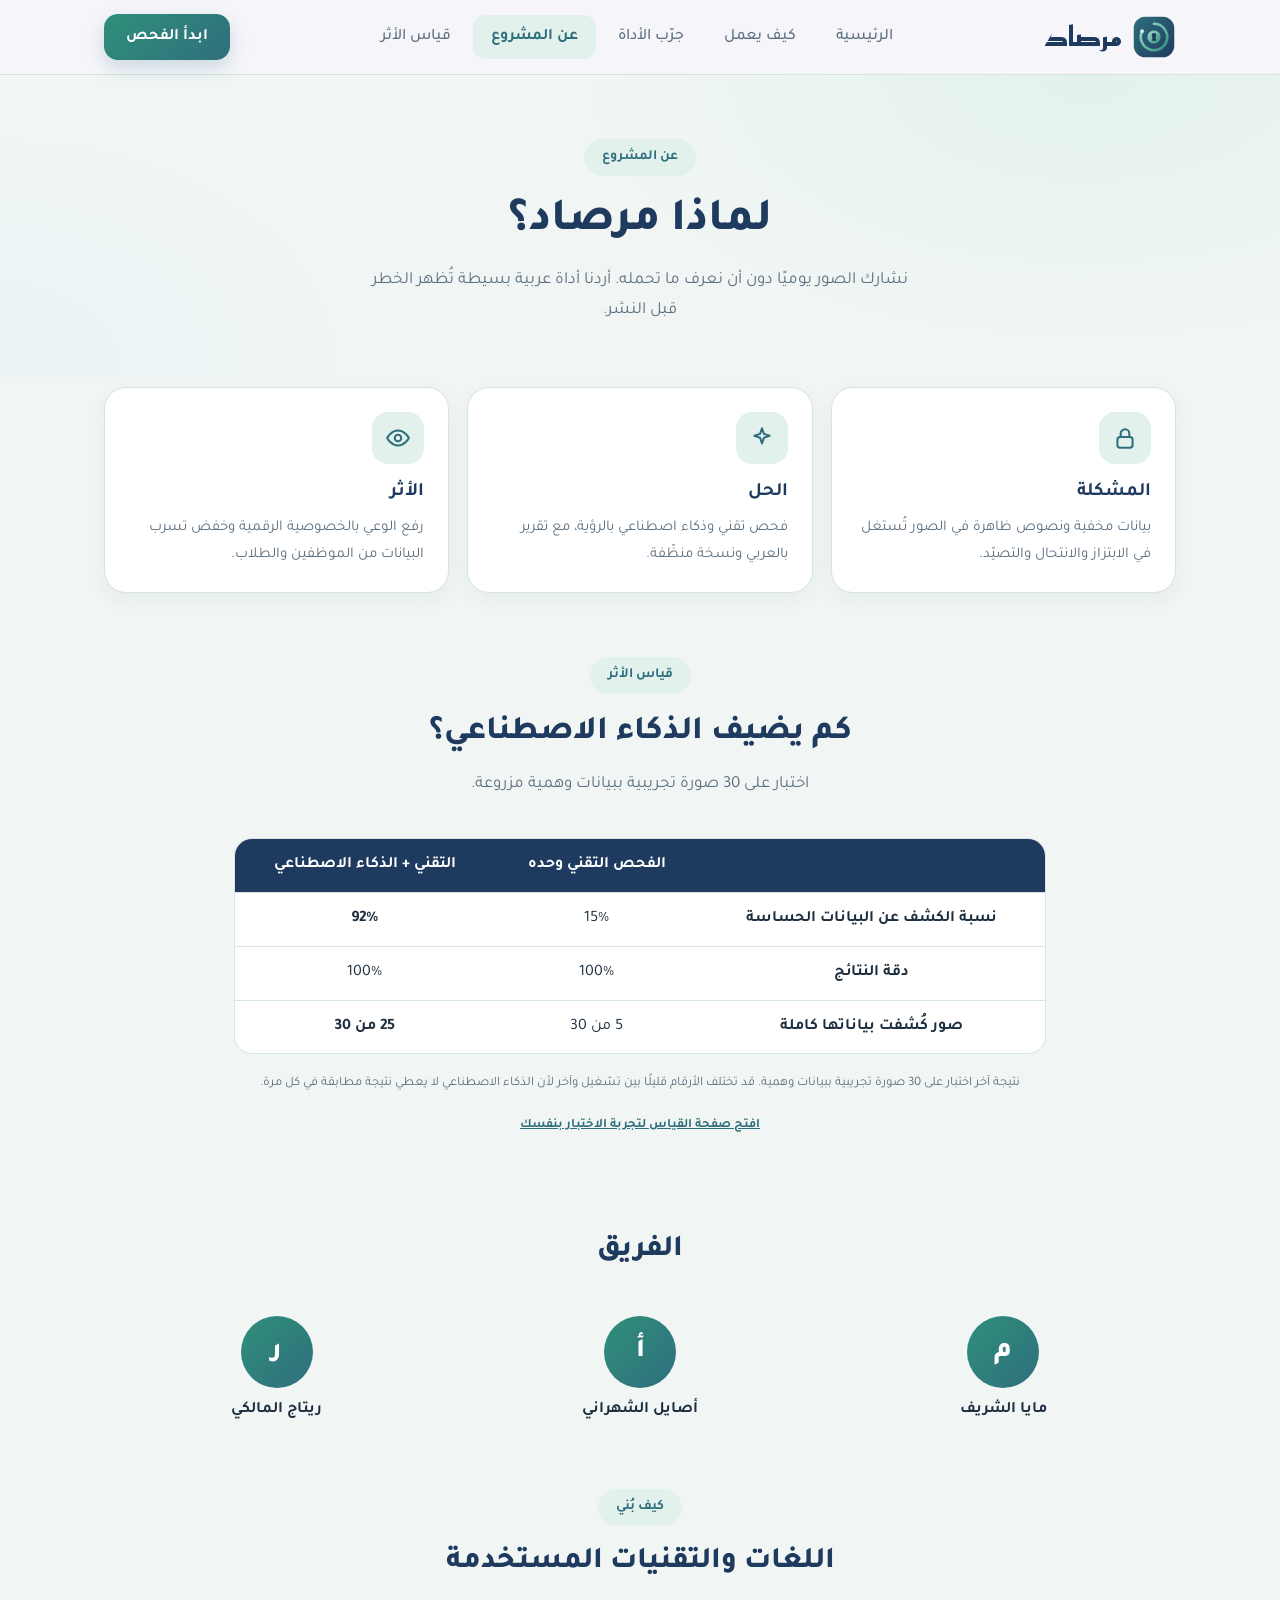
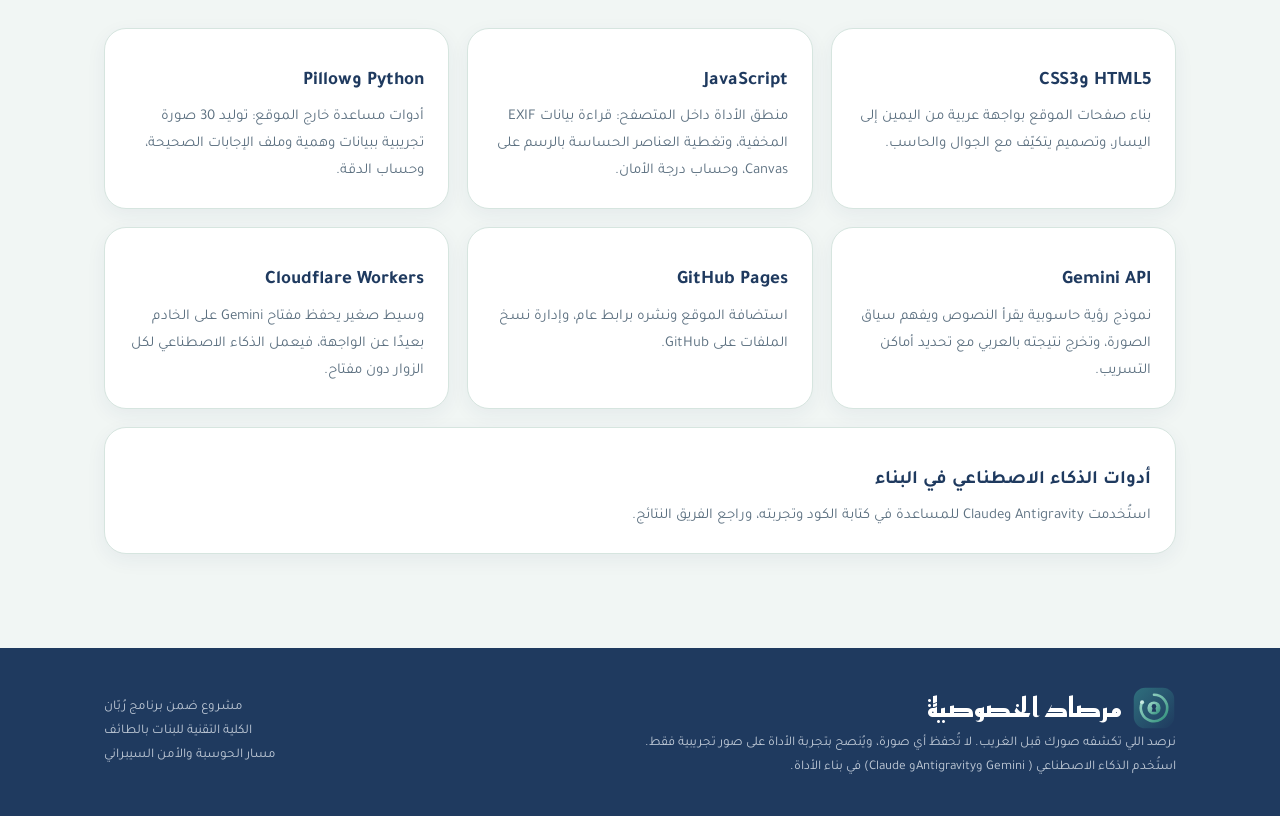
==== commit 605c971d: "Update about.html" ====
--- a/about.html
+++ b/about.html
@@ -1,5 +1,5 @@
 <!DOCTYPE html><html lang="ar" dir="rtl"><head><meta charset="utf-8"><meta name="viewport" content="width=device-width,initial-scale=1"><title>عن المشروع | مرصاد الخصوصية</title>
-<link rel="icon" href="logo.svg"><link rel="stylesheet" href="style.css">
+<link rel="icon" href="logo.svg"><link rel="stylesheet" href="style.css?v=20261123">
 <link href="https://fonts.googleapis.com/css2?family=Tajawal:wght@400;500;700;800&family=Reem+Kufi:wght@500;700&display=swap" rel="stylesheet"></head><body>
 <nav><div class="wrap in"><a class="brand" href="index.html"><img src="logo.svg" alt="">مرصاد</a><div class="links"><a href="index.html" class="">الرئيسية</a><a href="how.html" class="">كيف يعمل</a><a href="tool.html" class="">جرّب الأداة</a><a href="about.html" class="on">عن المشروع</a><a href="eval.html" class="">قياس الأثر</a><a class="mcta" href="tool.html">ابدأ الفحص</a></div><a class="btn p" href="tool.html" style="padding:9px 22px">ابدأ الفحص</a><button class="menu" type="button" aria-label="القائمة" aria-expanded="false">&#9776;</button></div></nav>
 <header class="hero" style="padding-bottom:50px"><div class="wrap"><div class="sh" style="margin:0 auto"><span class="pill">عن المشروع</span><h1 style="font-size:46px">لماذا مرصاد؟</h1><p class="lead" style="margin:auto">نشارك الصور يوميًا دون أن نعرف ما تحمله. أردنا أداة عربية بسيطة تُظهر الخطر قبل النشر.</p></div></div></header>
@@ -10,4 +10,4 @@
 </div></section>
 <section style="padding-top:0"><div class="wrap"><div class="sh"><span class="pill">كيف بُني</span><h2 style="font-size:30px">اللغات والتقنيات المستخدمة</h2></div>
 <div class="g3"><div class="cd"><h4>HTML5 وCSS3</h4><p>بناء صفحات الموقع بواجهة عربية من اليمين إلى اليسار، وتصميم يتكيّف مع الجوال والحاسب.</p></div><div class="cd"><h4>JavaScript</h4><p>منطق الأداة داخل المتصفح: قراءة بيانات EXIF المخفية، وتغطية العناصر الحساسة بالرسم على Canvas، وحساب درجة الأمان.</p></div><div class="cd"><h4>Python وPillow</h4><p>أدوات مساعدة خارج الموقع: توليد 30 صورة تجريبية ببيانات وهمية وملف الإجابات الصحيحة، وحساب الدقة.</p></div><div class="cd"><h4>Gemini API</h4><p>نموذج رؤية حاسوبية يقرأ النصوص ويفهم سياق الصورة، وتخرج نتيجته بالعربي مع تحديد أماكن التسريب.</p></div><div class="cd"><h4>GitHub Pages</h4><p>استضافة الموقع ونشره برابط عام، وإدارة نسخ الملفات على GitHub.</p></div><div class="cd" id="cfcard" hidden><h4>Cloudflare Workers</h4><p>وسيط صغير يحفظ مفتاح Gemini على الخادم بعيدًا عن الواجهة، فيعمل الذكاء الاصطناعي لكل الزوار دون مفتاح.</p></div><div class="cd" style="grid-column:1/-1"><h4>أدوات الذكاء الاصطناعي في البناء</h4><p>استُخدمت Antigravity وClaude للمساعدة في كتابة الكود وتجربته، وراجع الفريق النتائج.</p></div></div></div></section>
-<footer><div class="wrap in"><div><a class="brand" href="index.html"><img src="logo.svg" alt="">مرصاد الخصوصية</a><small>نرصد اللي تكشفه صورك قبل الغريب. لا تُحفظ أي صورة، ويُنصح بتجربة الأداة على صور تجريبية فقط. استُخدم الذكاء الاصطناعي (Gemini وAntigravity) في بناء الأداة.</small></div><small style="text-align:left">مشروع ضمن برنامج رُبّان<br>الكلية التقنية للاتصالات والمعلومات بجدة<br>مسار الحوسبة والأمن السيبراني</small></div></footer><script src="nav.js"></script><script src="config.js"></script><script>if (window.MIRSAD_CONFIG && window.MIRSAD_CONFIG.proxyUrl) document.getElementById("cfcard").hidden = false;</script></body></html>+<footer><div class="wrap in"><div><a class="brand" href="index.html"><img src="logo.svg" alt="">مرصاد الخصوصية</a><small>نرصد اللي تكشفه صورك قبل الغريب. لا تُحفظ أي صورة، ويُنصح بتجربة الأداة على صور تجريبية فقط. استُخدم الذكاء الاصطناعي ( Gemini وAntigravityو Claude) في بناء الأداة.</small></div><small style="text-align:left">مشروع ضمن برنامج رُبّان<br>الكلية التقنية للبنات بالطائف<br>مسار الحوسبة والأمن السيبراني</small></div></footer><script src="nav.js?v=20261123"></script><script src="config.js?v=20261123"></script><script>if (window.MIRSAD_CONFIG && window.MIRSAD_CONFIG.proxyUrl) document.getElementById("cfcard").hidden = false;</script></body></html>
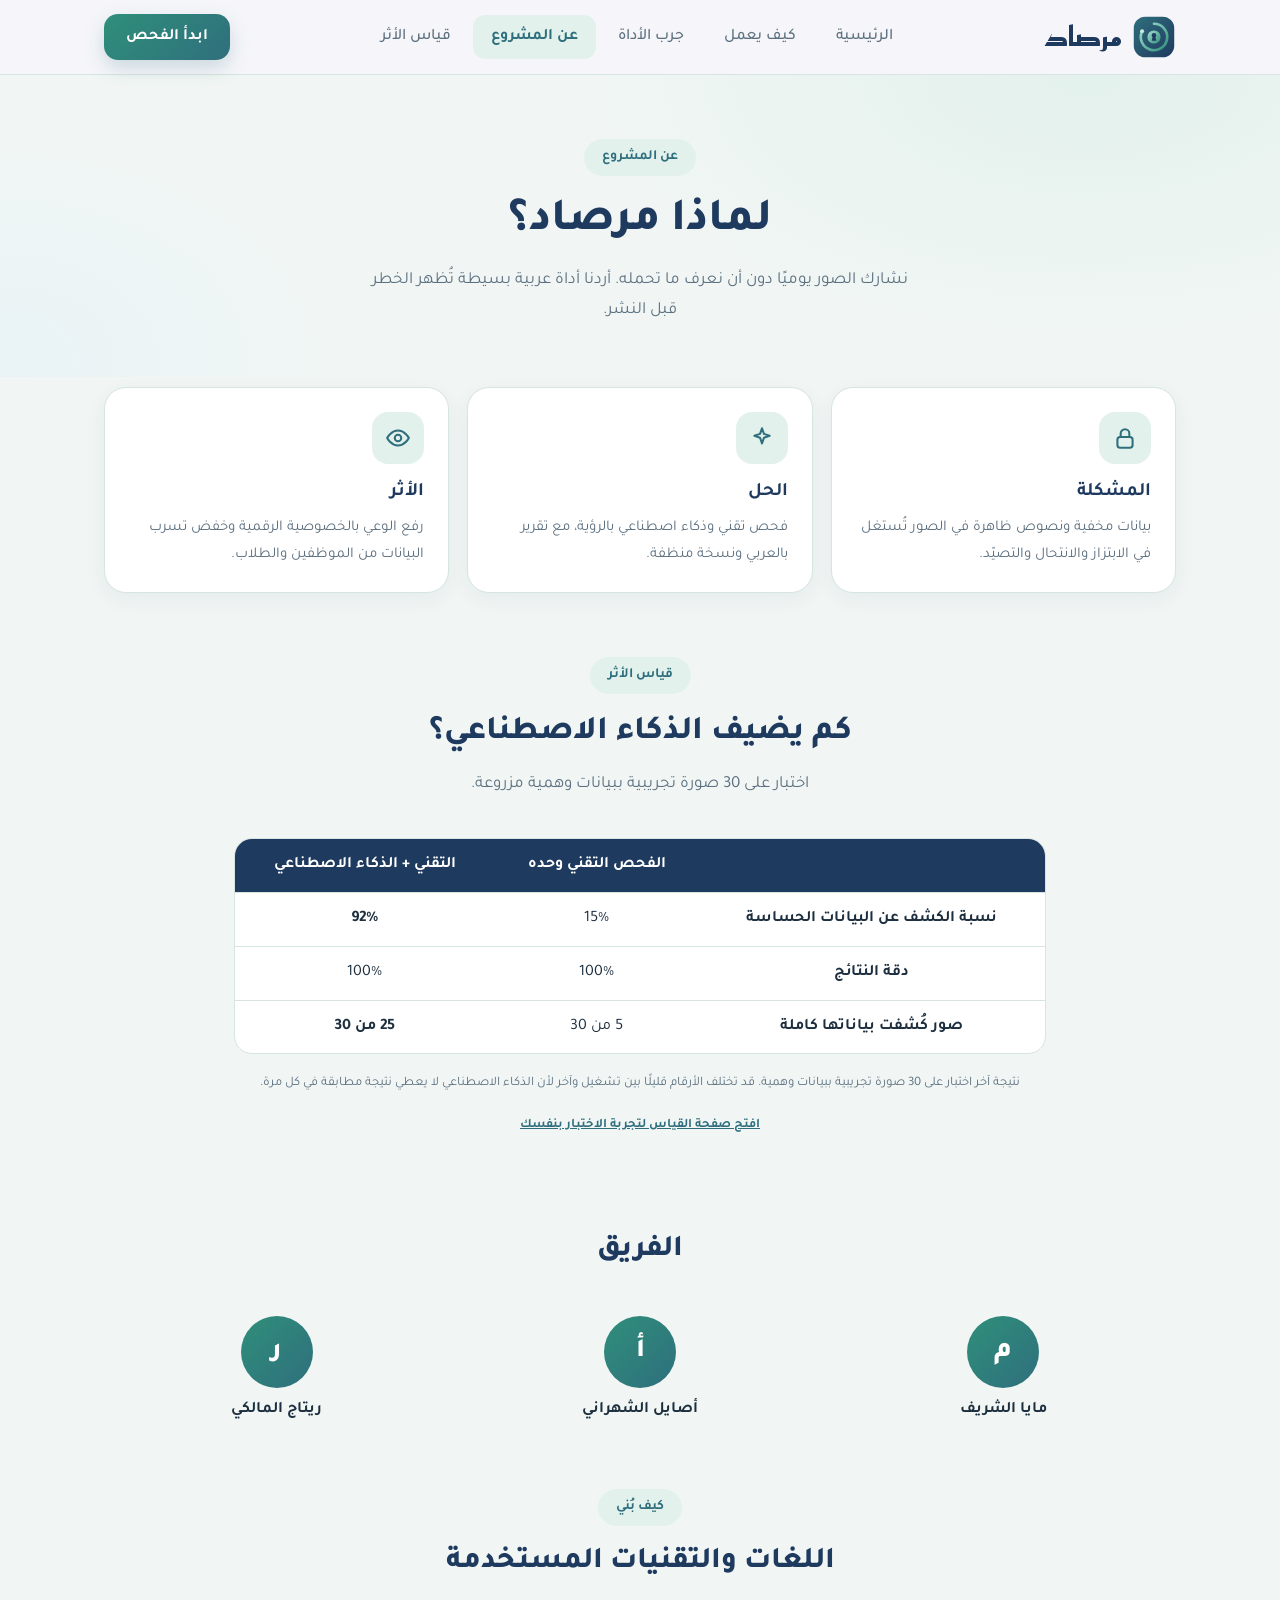
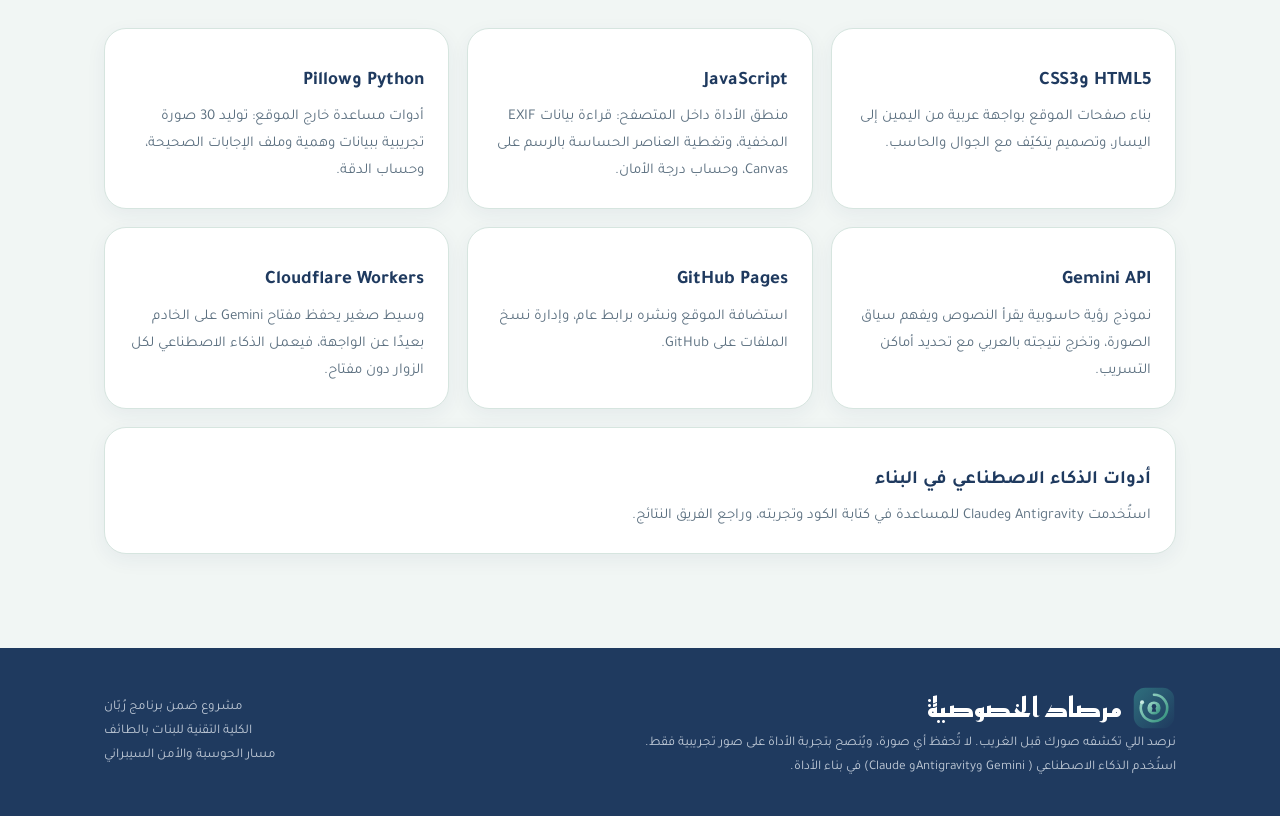
==== commit 8167ee33: "Refactor about.html with updated content and structure" ====
--- a/about.html
+++ b/about.html
@@ -1,13 +1,187 @@
-<!DOCTYPE html><html lang="ar" dir="rtl"><head><meta charset="utf-8"><meta name="viewport" content="width=device-width,initial-scale=1"><title>عن المشروع | مرصاد الخصوصية</title>
-<link rel="icon" href="logo.svg"><link rel="stylesheet" href="style.css?v=20261123">
-<link href="https://fonts.googleapis.com/css2?family=Tajawal:wght@400;500;700;800&family=Reem+Kufi:wght@500;700&display=swap" rel="stylesheet"></head><body>
-<nav><div class="wrap in"><a class="brand" href="index.html"><img src="logo.svg" alt="">مرصاد</a><div class="links"><a href="index.html" class="">الرئيسية</a><a href="how.html" class="">كيف يعمل</a><a href="tool.html" class="">جرّب الأداة</a><a href="about.html" class="on">عن المشروع</a><a href="eval.html" class="">قياس الأثر</a><a class="mcta" href="tool.html">ابدأ الفحص</a></div><a class="btn p" href="tool.html" style="padding:9px 22px">ابدأ الفحص</a><button class="menu" type="button" aria-label="القائمة" aria-expanded="false">&#9776;</button></div></nav>
-<header class="hero" style="padding-bottom:50px"><div class="wrap"><div class="sh" style="margin:0 auto"><span class="pill">عن المشروع</span><h1 style="font-size:46px">لماذا مرصاد؟</h1><p class="lead" style="margin:auto">نشارك الصور يوميًا دون أن نعرف ما تحمله. أردنا أداة عربية بسيطة تُظهر الخطر قبل النشر.</p></div></div></header>
-<section style="padding-top:10px"><div class="wrap"><div class="g3"><div class="cd"><div class="ic"><svg viewBox="0 0 24 24"><rect x="5" y="11" width="14" height="10" rx="2.5"/><path d="M8 11V8a4 4 0 0 1 8 0v3"/></svg></div><h4>المشكلة</h4><p>بيانات مخفية ونصوص ظاهرة في الصور تُستغل في الابتزاز والانتحال والتصيّد.</p></div><div class="cd"><div class="ic"><svg viewBox="0 0 24 24"><path d="M12 3l1.8 5.2L19 10l-5.2 1.8L12 17l-1.8-5.2L5 10l5.2-1.8z"/></svg></div><h4>الحل</h4><p>فحص تقني وذكاء اصطناعي بالرؤية، مع تقرير بالعربي ونسخة منظّفة.</p></div><div class="cd"><div class="ic gold"><svg viewBox="0 0 24 24"><path d="M2 12s3.6-7 10-7 10 7 10 7-3.6 7-10 7S2 12 2 12z"/><circle cx="12" cy="12" r="3"/></svg></div><h4>الأثر</h4><p>رفع الوعي بالخصوصية الرقمية وخفض تسرب البيانات من الموظفين والطلاب.</p></div></div></div></section>
-<section style="padding-top:0"><div class="wrap" style="max-width:860px"><div class="sh"><span class="pill">قياس الأثر</span><h2>كم يضيف الذكاء الاصطناعي؟</h2><p>اختبار على 30 صورة تجريبية ببيانات وهمية مزروعة.</p></div>
-<table class="cmp"><tr><th></th><th>الفحص التقني وحده</th><th>التقني + الذكاء الاصطناعي</th></tr><tr><td><b>نسبة الكشف عن البيانات الحساسة</b></td><td>15%</td><td><b>92%</b></td></tr><tr><td><b>دقة النتائج</b></td><td>100%</td><td>100%</td></tr><tr><td><b>صور كُشفت بياناتها كاملة</b></td><td>5 من 30</td><td><b>25 من 30</b></td></tr></table><p class="note">نتيجة آخر اختبار على 30 صورة تجريبية ببيانات وهمية. قد تختلف الأرقام قليلًا بين تشغيل وآخر لأن الذكاء الاصطناعي لا يعطي نتيجة مطابقة في كل مرة.</p><p class="note"><a href="eval.html" style="color:var(--dark2);font-weight:700">افتح صفحة القياس لتجربة الاختبار بنفسك</a></p></div></section>
-<section style="padding-top:0"><div class="wrap"><div class="sh"><h2 style="font-size:30px">الفريق</h2></div><div class="g3"><div class="team"><div class="av">م</div><b>مايا الشريف</b></div><div class="team"><div class="av">أ</div><b>أصايل الشهراني</b></div><div class="team"><div class="av">ر</div><b>ريتاج المالكي</b></div></div>
-</div></section>
-<section style="padding-top:0"><div class="wrap"><div class="sh"><span class="pill">كيف بُني</span><h2 style="font-size:30px">اللغات والتقنيات المستخدمة</h2></div>
-<div class="g3"><div class="cd"><h4>HTML5 وCSS3</h4><p>بناء صفحات الموقع بواجهة عربية من اليمين إلى اليسار، وتصميم يتكيّف مع الجوال والحاسب.</p></div><div class="cd"><h4>JavaScript</h4><p>منطق الأداة داخل المتصفح: قراءة بيانات EXIF المخفية، وتغطية العناصر الحساسة بالرسم على Canvas، وحساب درجة الأمان.</p></div><div class="cd"><h4>Python وPillow</h4><p>أدوات مساعدة خارج الموقع: توليد 30 صورة تجريبية ببيانات وهمية وملف الإجابات الصحيحة، وحساب الدقة.</p></div><div class="cd"><h4>Gemini API</h4><p>نموذج رؤية حاسوبية يقرأ النصوص ويفهم سياق الصورة، وتخرج نتيجته بالعربي مع تحديد أماكن التسريب.</p></div><div class="cd"><h4>GitHub Pages</h4><p>استضافة الموقع ونشره برابط عام، وإدارة نسخ الملفات على GitHub.</p></div><div class="cd" id="cfcard" hidden><h4>Cloudflare Workers</h4><p>وسيط صغير يحفظ مفتاح Gemini على الخادم بعيدًا عن الواجهة، فيعمل الذكاء الاصطناعي لكل الزوار دون مفتاح.</p></div><div class="cd" style="grid-column:1/-1"><h4>أدوات الذكاء الاصطناعي في البناء</h4><p>استُخدمت Antigravity وClaude للمساعدة في كتابة الكود وتجربته، وراجع الفريق النتائج.</p></div></div></div></section>
-<footer><div class="wrap in"><div><a class="brand" href="index.html"><img src="logo.svg" alt="">مرصاد الخصوصية</a><small>نرصد اللي تكشفه صورك قبل الغريب. لا تُحفظ أي صورة، ويُنصح بتجربة الأداة على صور تجريبية فقط. استُخدم الذكاء الاصطناعي ( Gemini وAntigravityو Claude) في بناء الأداة.</small></div><small style="text-align:left">مشروع ضمن برنامج رُبّان<br>الكلية التقنية للبنات بالطائف<br>مسار الحوسبة والأمن السيبراني</small></div></footer><script src="nav.js?v=20261123"></script><script src="config.js?v=20261123"></script><script>if (window.MIRSAD_CONFIG && window.MIRSAD_CONFIG.proxyUrl) document.getElementById("cfcard").hidden = false;</script></body></html>+<!DOCTYPE html>
+<html lang="ar" dir="rtl">
+<head>
+  <meta charset="utf-8">
+  <meta name="viewport" content="width=device-width,initial-scale=1">
+  <title>عن المشروع | مرصاد الخصوصية</title>
+  <link rel="icon" href="logo.svg">
+  <link rel="stylesheet" href="style.css?v=20261123">
+  <link href="https://fonts.googleapis.com/css2?family=Tajawal:wght@400;500;700;800&family=Reem+Kufi:wght@500;700&display=swap" rel="stylesheet">
+</head>
+<body>
+  <nav>
+    <div class="wrap in">
+      <a class="brand" href="index.html"><img src="logo.svg" alt="">مرصاد</a>
+      <div class="links">
+        <a href="index.html" class="">الرئيسية</a>
+        <a href="how.html" class="">كيف يعمل</a>
+        <a href="tool.html" class="">جرب الأداة</a>
+        <a href="about.html" class="on">عن المشروع</a>
+        <a href="eval.html" class="">قياس الأثر</a>
+        <a class="mcta" href="tool.html">ابدأ الفحص</a>
+      </div>
+      <a class="btn p" href="tool.html" style="padding:9px 22px">ابدأ الفحص</a>
+      <button class="menu" type="button" aria-label="القائمة" aria-expanded="false">&#9776;</button>
+    </div>
+  </nav>
+
+  <header class="hero" style="padding-bottom:50px">
+    <div class="wrap">
+      <div class="sh" style="margin:0 auto">
+        <span class="pill">عن المشروع</span>
+        <h1 style="font-size:46px">لماذا مرصاد؟</h1>
+        <p class="lead" style="margin:auto">نشارك الصور يوميًا دون أن نعرف ما تحمله. أردنا أداة عربية بسيطة تُظهر الخطر قبل النشر.</p>
+      </div>
+    </div>
+  </header>
+
+  <section style="padding-top:10px">
+    <div class="wrap">
+      <div class="g3">
+        <div class="cd">
+          <div class="ic">
+            <svg viewBox="0 0 24 24">
+              <rect x="5" y="11" width="14" height="10" rx="2.5"/>
+              <path d="M8 11V8a4 4 0 0 1 8 0v3"/>
+            </svg>
+          </div>
+          <h4>المشكلة</h4>
+          <p>بيانات مخفية ونصوص ظاهرة في الصور تُستغل في الابتزاز والانتحال والتصيّد.</p>
+        </div>
+
+        <div class="cd">
+          <div class="ic">
+            <svg viewBox="0 0 24 24">
+              <path d="M12 3l1.8 5.2L19 10l-5.2 1.8L12 17l-1.8-5.2L5 10l5.2-1.8z"/>
+            </svg>
+          </div>
+          <h4>الحل</h4>
+          <p>فحص تقني وذكاء اصطناعي بالرؤية، مع تقرير بالعربي ونسخة منظفة.</p>
+        </div>
+
+        <div class="cd">
+          <div class="ic gold">
+            <svg viewBox="0 0 24 24">
+              <path d="M2 12s3.6-7 10-7 10 7 10 7-3.6 7-10 7S2 12 2 12z"/>
+              <circle cx="12" cy="12" r="3"/>
+            </svg>
+          </div>
+          <h4>الأثر</h4>
+          <p>رفع الوعي بالخصوصية الرقمية وخفض تسرب البيانات من الموظفين والطلاب.</p>
+        </div>
+      </div>
+    </div>
+  </section>
+
+  <section style="padding-top:0">
+    <div class="wrap" style="max-width:860px">
+      <div class="sh">
+        <span class="pill">قياس الأثر</span>
+        <h2>كم يضيف الذكاء الاصطناعي؟</h2>
+        <p>اختبار على 30 صورة تجريبية ببيانات وهمية مزروعة.</p>
+      </div>
+
+      <table class="cmp">
+        <tr>
+          <th></th>
+          <th>الفحص التقني وحده</th>
+          <th>التقني + الذكاء الاصطناعي</th>
+        </tr>
+        <tr>
+          <td><b>نسبة الكشف عن البيانات الحساسة</b></td>
+          <td>15%</td>
+          <td><b>92%</b></td>
+        </tr>
+        <tr>
+          <td><b>دقة النتائج</b></td>
+          <td>100%</td>
+          <td>100%</td>
+        </tr>
+        <tr>
+          <td><b>صور كُشفت بياناتها كاملة</b></td>
+          <td>5 من 30</td>
+          <td><b>25 من 30</b></td>
+        </tr>
+      </table>
+
+      <p class="note">نتيجة آخر اختبار على 30 صورة تجريبية ببيانات وهمية. قد تختلف الأرقام قليلًا بين تشغيل وآخر لأن الذكاء الاصطناعي لا يعطي نتيجة مطابقة في كل مرة.</p>
+      <p class="note"><a href="eval.html" style="color:var(--dark2);font-weight:700">افتح صفحة القياس لتجربة الاختبار بنفسك</a></p>
+    </div>
+  </section>
+
+  <section style="padding-top:0">
+    <div class="wrap">
+      <div class="sh">
+        <h2 style="font-size:30px">الفريق</h2>
+      </div>
+      <div class="g3">
+        <div class="team"><div class="av">م</div><b>مايا الشريف</b></div>
+        <div class="team"><div class="av">أ</div><b>أصايل الشهراني</b></div>
+        <div class="team"><div class="av">ر</div><b>ريتاج المالكي</b></div>
+      </div>
+    </div>
+  </section>
+
+  <section style="padding-top:0">
+    <div class="wrap">
+      <div class="sh">
+        <span class="pill">كيف بُني</span>
+        <h2 style="font-size:30px">اللغات والتقنيات المستخدمة</h2>
+      </div>
+
+      <div class="g3">
+        <div class="cd">
+          <h4>HTML5 وCSS3</h4>
+          <p>بناء صفحات الموقع بواجهة عربية من اليمين إلى اليسار، وتصميم يتكيّف مع الجوال والحاسب.</p>
+        </div>
+        <div class="cd">
+          <h4>JavaScript</h4>
+          <p>منطق الأداة داخل المتصفح: قراءة بيانات EXIF المخفية، وتغطية العناصر الحساسة بالرسم على Canvas، وحساب درجة الأمان.</p>
+        </div>
+        <div class="cd">
+          <h4>Python وPillow</h4>
+          <p>أدوات مساعدة خارج الموقع: توليد 30 صورة تجريبية ببيانات وهمية وملف الإجابات الصحيحة، وحساب الدقة.</p>
+        </div>
+        <div class="cd">
+          <h4>Gemini API</h4>
+          <p>نموذج رؤية حاسوبية يقرأ النصوص ويفهم سياق الصورة، وتخرج نتيجته بالعربي مع تحديد أماكن التسريب.</p>
+        </div>
+        <div class="cd">
+          <h4>GitHub Pages</h4>
+          <p>استضافة الموقع ونشره برابط عام، وإدارة نسخ الملفات على GitHub.</p>
+        </div>
+        <div class="cd" id="cfcard" hidden>
+          <h4>Cloudflare Workers</h4>
+          <p>وسيط صغير يحفظ مفتاح Gemini على الخادم بعيدًا عن الواجهة، فيعمل الذكاء الاصطناعي لكل الزوار دون مفتاح.</p>
+        </div>
+        <div class="cd" style="grid-column:1/-1">
+          <h4>أدوات الذكاء الاصطناعي في البناء</h4>
+          <p>استُخدمت Antigravity وClaude للمساعدة في كتابة الكود وتجربته، وراجع الفريق النتائج.</p>
+        </div>
+      </div>
+    </div>
+  </section>
+
+  <footer>
+    <div class="wrap in">
+      <div>
+        <a class="brand" href="index.html"><img src="logo.svg" alt="">مرصاد الخصوصية</a>
+        <small>نرصد اللي تكشفه صورك قبل الغريب. لا تُحفظ أي صورة، ويُنصح بتجربة الأداة على صور تجريبية فقط. استُخدم الذكاء الاصطناعي ( Gemini وAntigravityو Claude) في بناء الأداة.</small>
+      </div>
+      <small style="text-align:left">
+        مشروع ضمن برنامج رُبّان<br>
+        الكلية التقنية للبنات بالطائف<br>
+        مسار الحوسبة والأمن السيبراني
+      </small>
+    </div>
+  </footer>
+
+  <script src="nav.js?v=20261123"></script>
+  <script src="config.js?v=20261123"></script>
+  <script>
+    if (window.MIRSAD_CONFIG && window.MIRSAD_CONFIG.proxyUrl) {
+      document.getElementById("cfcard").hidden = false;
+    }
+  </script>
+</body>
+</html>
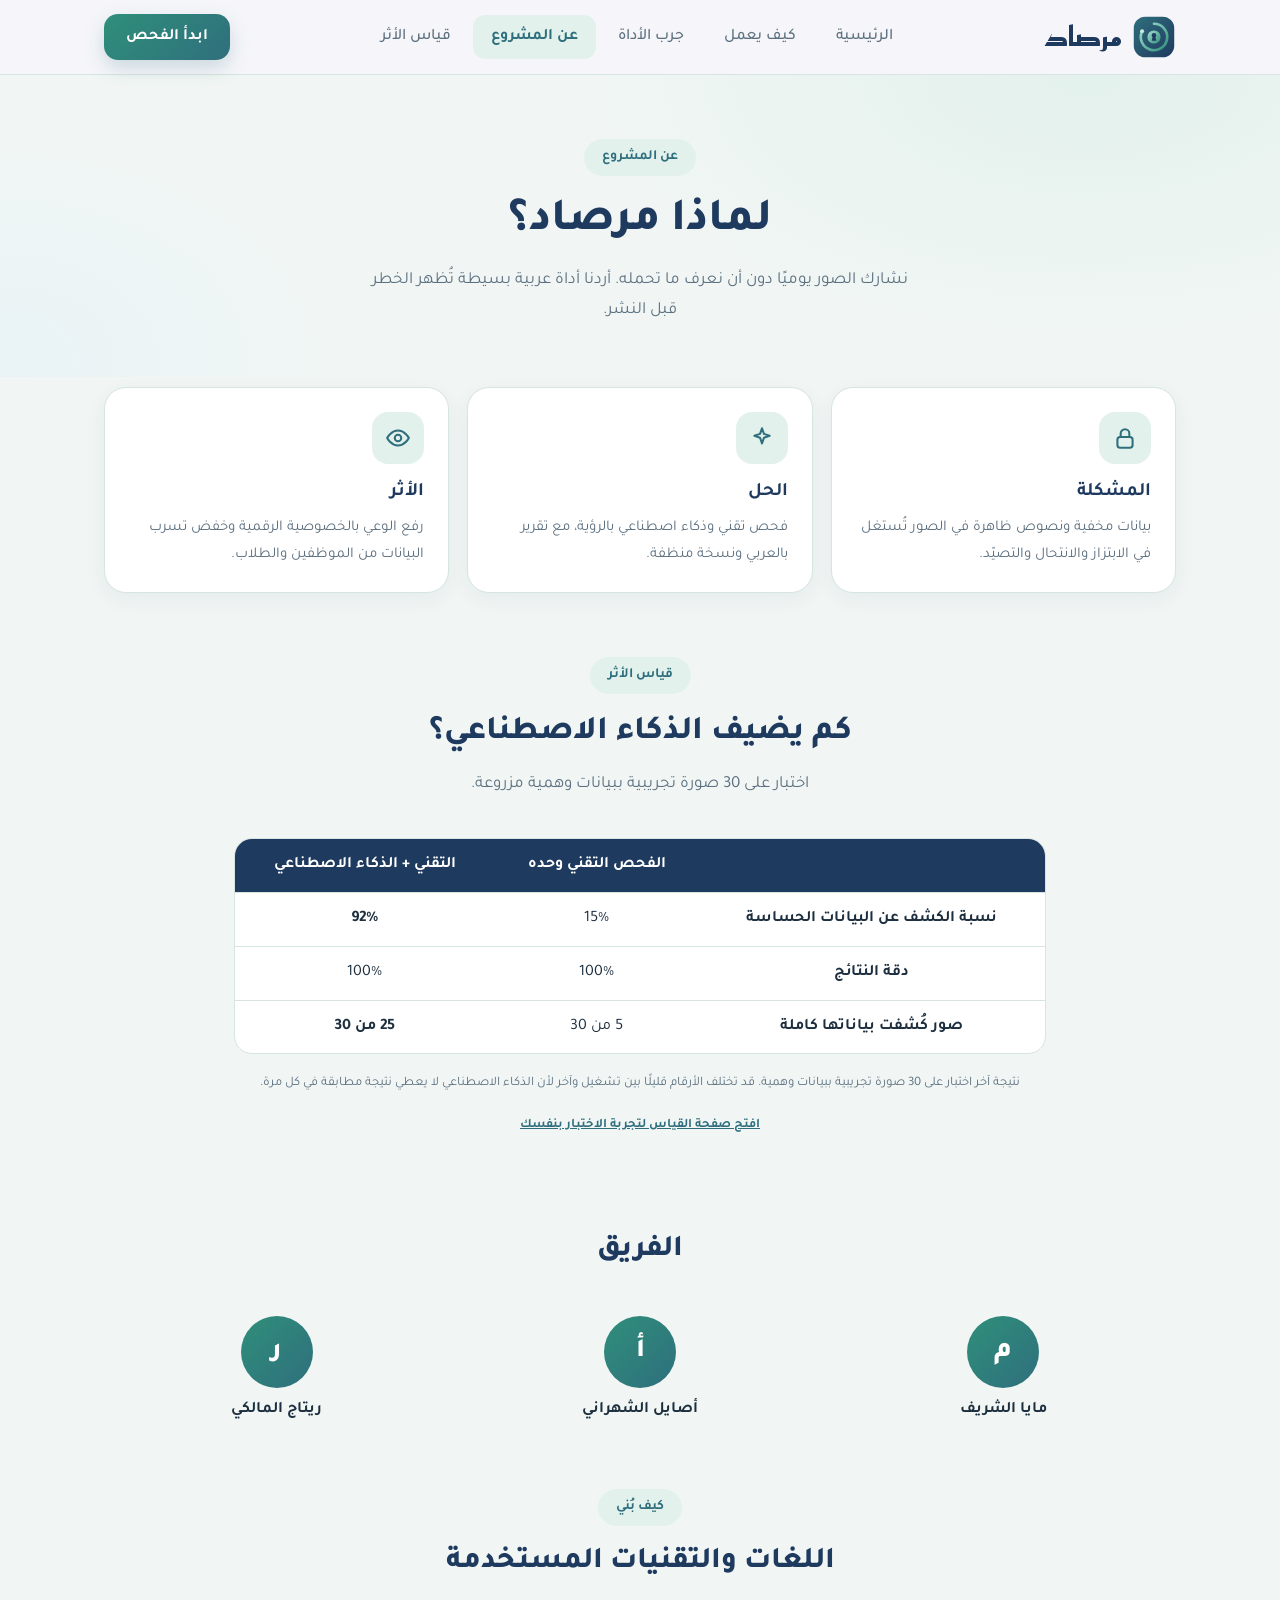
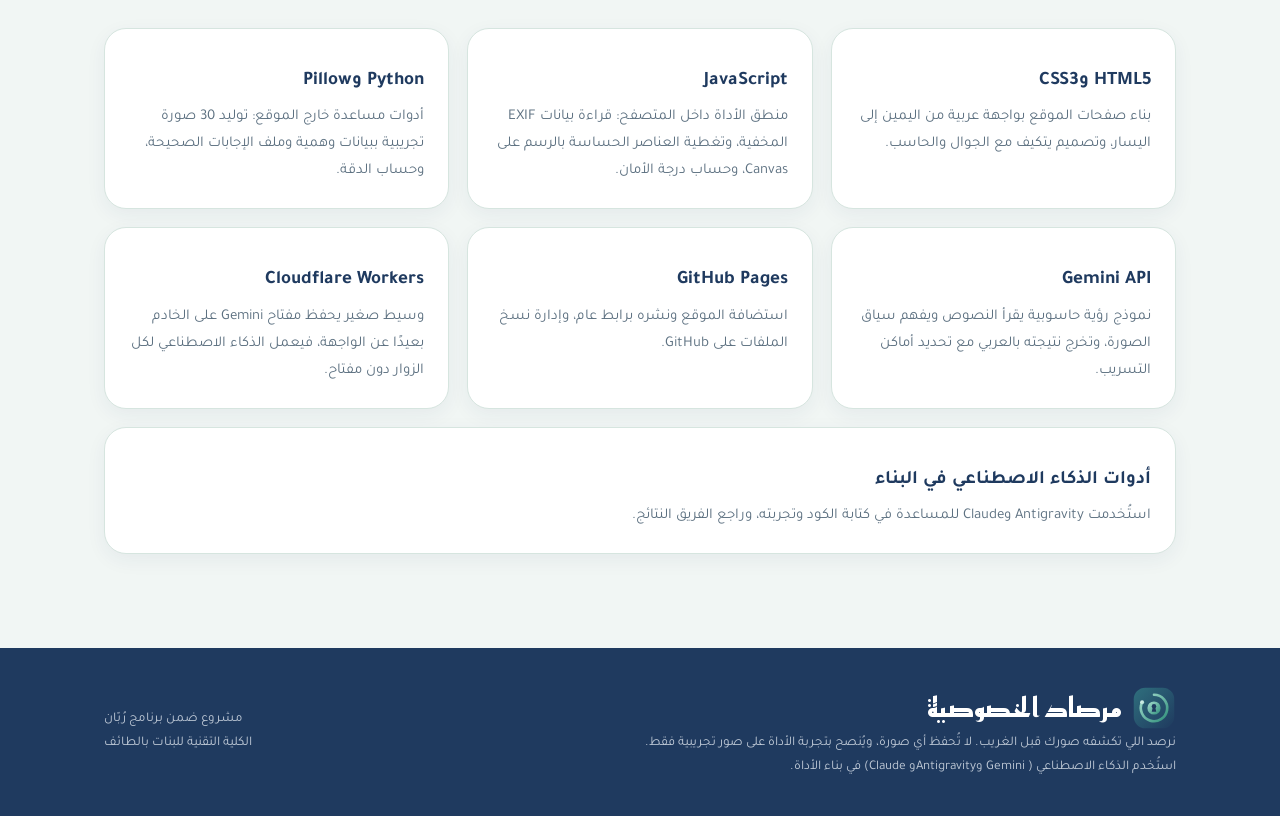
==== commit 199f256c: "Fix spelling error in about.html Corrected spelling of 'يتكيّف' to 'يتكيف' in the HTML content." ====
--- a/about.html
+++ b/about.html
@@ -132,7 +132,7 @@
       <div class="g3">
         <div class="cd">
           <h4>HTML5 وCSS3</h4>
-          <p>بناء صفحات الموقع بواجهة عربية من اليمين إلى اليسار، وتصميم يتكيّف مع الجوال والحاسب.</p>
+          <p>بناء صفحات الموقع بواجهة عربية من اليمين إلى اليسار، وتصميم يتكيف مع الجوال والحاسب.</p>
         </div>
         <div class="cd">
           <h4>JavaScript</h4>
@@ -171,7 +171,6 @@
       <small style="text-align:left">
         مشروع ضمن برنامج رُبّان<br>
         الكلية التقنية للبنات بالطائف<br>
-        مسار الحوسبة والأمن السيبراني
       </small>
     </div>
   </footer>
